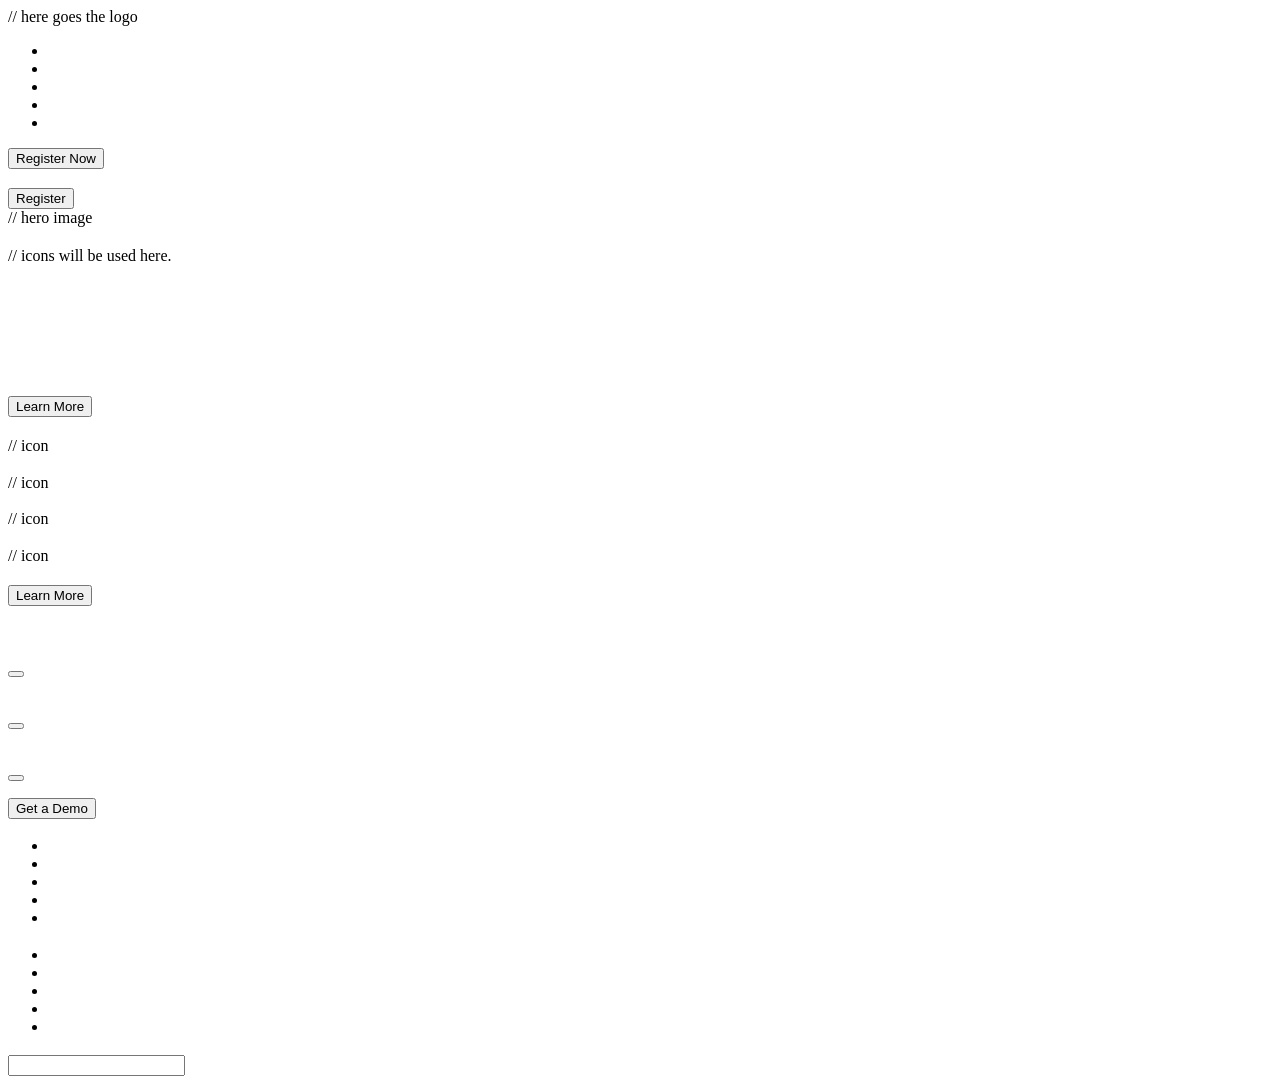
==== fundamentals/javascript_core/week_3/index.html @ b9661a30 "Add initial structure and assets for Figma clone project - Created index.html with basic layout and " ====
<!doctype html>
<html lang="en">
  <head>
    <meta charset="UTF-8" />
    <meta name="viewport" content="width=device-width, initial-scale=1.0" />
    <title>Figma Clone - Part 1</title>
  </head>
  <body>
    <header>
      <nav>
        <div class="logo">
          <!-- <img src="" alt=""> -->
          // here goes the logo
        </div>
        <div class="right_menu">
          <ul>
            <li></li>
            <li></li>
            <li></li>
            <li></li>
            <li></li>
          </ul>
          <div class="button">
            <button>Register Now</button>
            <!-- <img src="" alt=""> // right arrow icon goes here -->
          </div>
        </div>
      </nav>
    </header>

    <main>
      <section class="home">
        <section class="hero">
          <div class="hero_container">
            <div class="hero_content">
              <h1></h1>
              <p></p>
              <button>Register</button>
            </div>
            <div class="hero_image">
              <!-- <img src="" alt=""> -->
              // hero image
            </div>
          </div>
        </section>

        <section class="clients">
          <div class="clients_container">
            <div class="clients_content">
              <h2></h2>
              <p></p>
            </div>
            <div class="clients_icons">
              // icons will be used here.
              <!-- <img src="" alt="">
                    <img src="" alt="">
                    <img src="" alt="">
                    <img src="" alt="">
                    <img src="" alt="">
                    <img src="" alt="">
                    <img src="" alt=""> -->
            </div>
          </div>
        </section>

        <section class="community">
          <div class="community_container">
            <div class="community_content">
              <h2></h2>
              <p></p>
            </div>
            <div class="community_cards">
              <div class="community_card">
                <div class="member">
                  <img src="" alt="" />
                  <h3></h3>
                </div>
                <p></p>
              </div>
              <div class="community_card">
                <div class="member">
                  <img src="" alt="" />
                  <h3></h3>
                </div>
                <p></p>
              </div>
              <div class="community_card">
                <div class="member">
                  <img src="" alt="" />
                  <h3></h3>
                </div>
                <p></p>
              </div>
            </div>
          </div>
        </section>
      </section>
      <section class="body">
        <section class="unlock">
          <div class="unlock_container">
            <div class="unlock_image">
              <!-- <img src="" alt=""> -->
            </div>
            <div class="unlock_content">
              <h2></h2>
              <p></p>
              <button>Learn More</button>
            </div>
          </div>
        </section>

        <section class="achievements">
          <div class="achievements_container">
            <div class="achievements_content">
              <h2>
                <span> </span>
              </h2>
              <p></p>
            </div>

            <div class="achievements_grid">
              <div class="grid_tem">
                <!-- <img src="" alt=""> -->
                // icon
                <div class="count">
                  <h3></h3>
                  <span></span>
                </div>
              </div>
              <div class="grid_tem">
                <!-- <img src="" alt=""> -->
                // icon
                <div class="count">
                  <h3></h3>
                  <span></span>
                </div>
              </div>
              <div class="grid_tem">
                <!-- <img src="" alt=""> -->
                // icon
                <div class="count">
                  <h3></h3>
                  <span></span>
                </div>
              </div>
              <div class="grid_tem">
                <!-- <img src="" alt=""> -->
                // icon
                <div class="count">
                  <h3></h3>
                  <span></span>
                </div>
              </div>
            </div>
          </div>
        </section>

        <section class="calender">
          <div class="calender_container">
            <div class="calender_image">
              <!-- <img src="" alt=""> -->
            </div>
            <div class="calender_content">
              <h2></h2>
              <p></p>
              <button>Learn More</button>
            </div>
          </div>
        </section>

        <section class="customers">
          <div class="customers_container">
            <div class="customers_image">
              <!-- <img src="" alt=""> -->
            </div>
            <div class="customers_content">
              <p></p>
              <div>
                <h3></h3>

                <span></span>
              </div>

              <div class="content_icons">
                <div class="icons">
                  <!-- <img src="" alt="" />
                  <img src="" alt="" />
                  <img src="" alt="" />
                  <img src="" alt="" />
                  <img src="" alt="" />
                  <img src="" alt="" /> -->
                </div>
                <div class="cta">
                  <p></p>
                  <!-- <img src="" alt=""> -->
                </div>
              </div>
            </div>
          </div>
        </section>

        <section class="community_updates">
          <div class="community_updates_container">
            <div class="content">
              <h2></h2>
              <p></p>
            </div>
            <div class="cards_grid">
              <div class="grid_card">
                <img src="" alt="" />

                <div>
                  <p></p>
                  <div>
                    <button></button>
                    <img src="" alt="" />
                  </div>
                </div>
              </div>
              <div class="grid_card">
                <img src="" alt="" />

                <div>
                  <p></p>
                  <div>
                    <button></button>
                    <img src="" alt="" />
                  </div>
                </div>
              </div>

              <div class="grid_card">
                <img src="" alt="" />

                <div>
                  <p></p>
                  <div>
                    <button></button>
                    <img src="" alt="" />
                  </div>
                </div>
              </div>
            </div>
          </div>
        </section>
      </section>
      <section class="final_cta">
        <div class="cta_container">
          <p></p>
          <div>
            <button>Get a Demo</button>
            <!-- <img src="" alt=""> -->
          </div>
        </div>
      </section>
    </main>

    <footer>
      <div class="footer_container">
        <div class="comapny_info">
          <!-- <img src="" alt="">   logo -->
          <p></p>
          <span></span>
          <div class="social_icons">
            <!-- <img src="" alt="" />
            <img src="" alt="" />
            <img src="" alt="" />
            <img src="" alt="" /> -->
          </div>
        </div>

        <div class="links">
            <div class="link_item">
                <h3></h3>
                <ul>
                    <li></li>
                    <li></li>
                    <li></li>
                    <li></li>
                    <li></li>
                </ul>
            </div>
            <div class="link_item">
                <h3></h3>
                <ul>
                    <li></li>
                    <li></li>
                    <li></li>
                    <li></li>
                    <li></li>
                </ul>
            </div>
            <div>
                <h3></h3>
                <div>
                    <input type="text">
                    <img src="" alt="">
                </div>
            </div>
        </div>
      </div>
    </footer>
  </body>
</html>
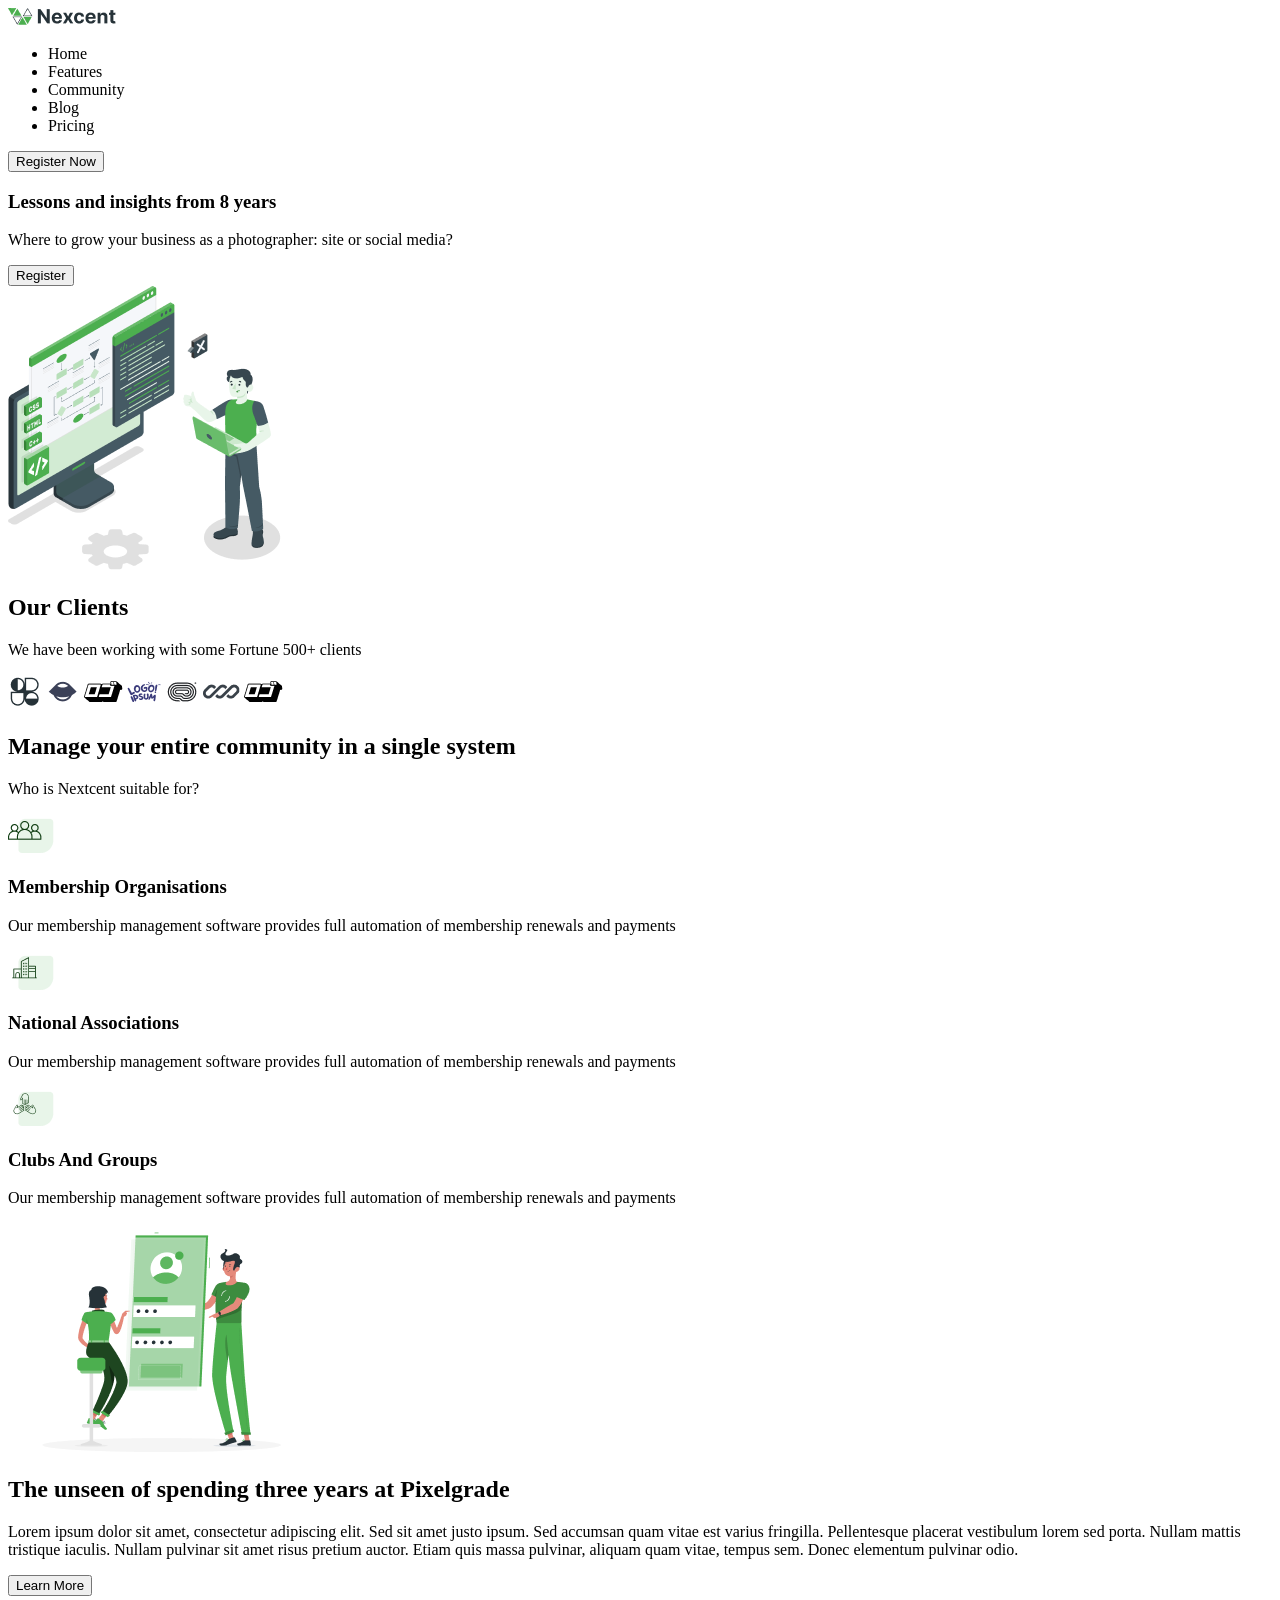
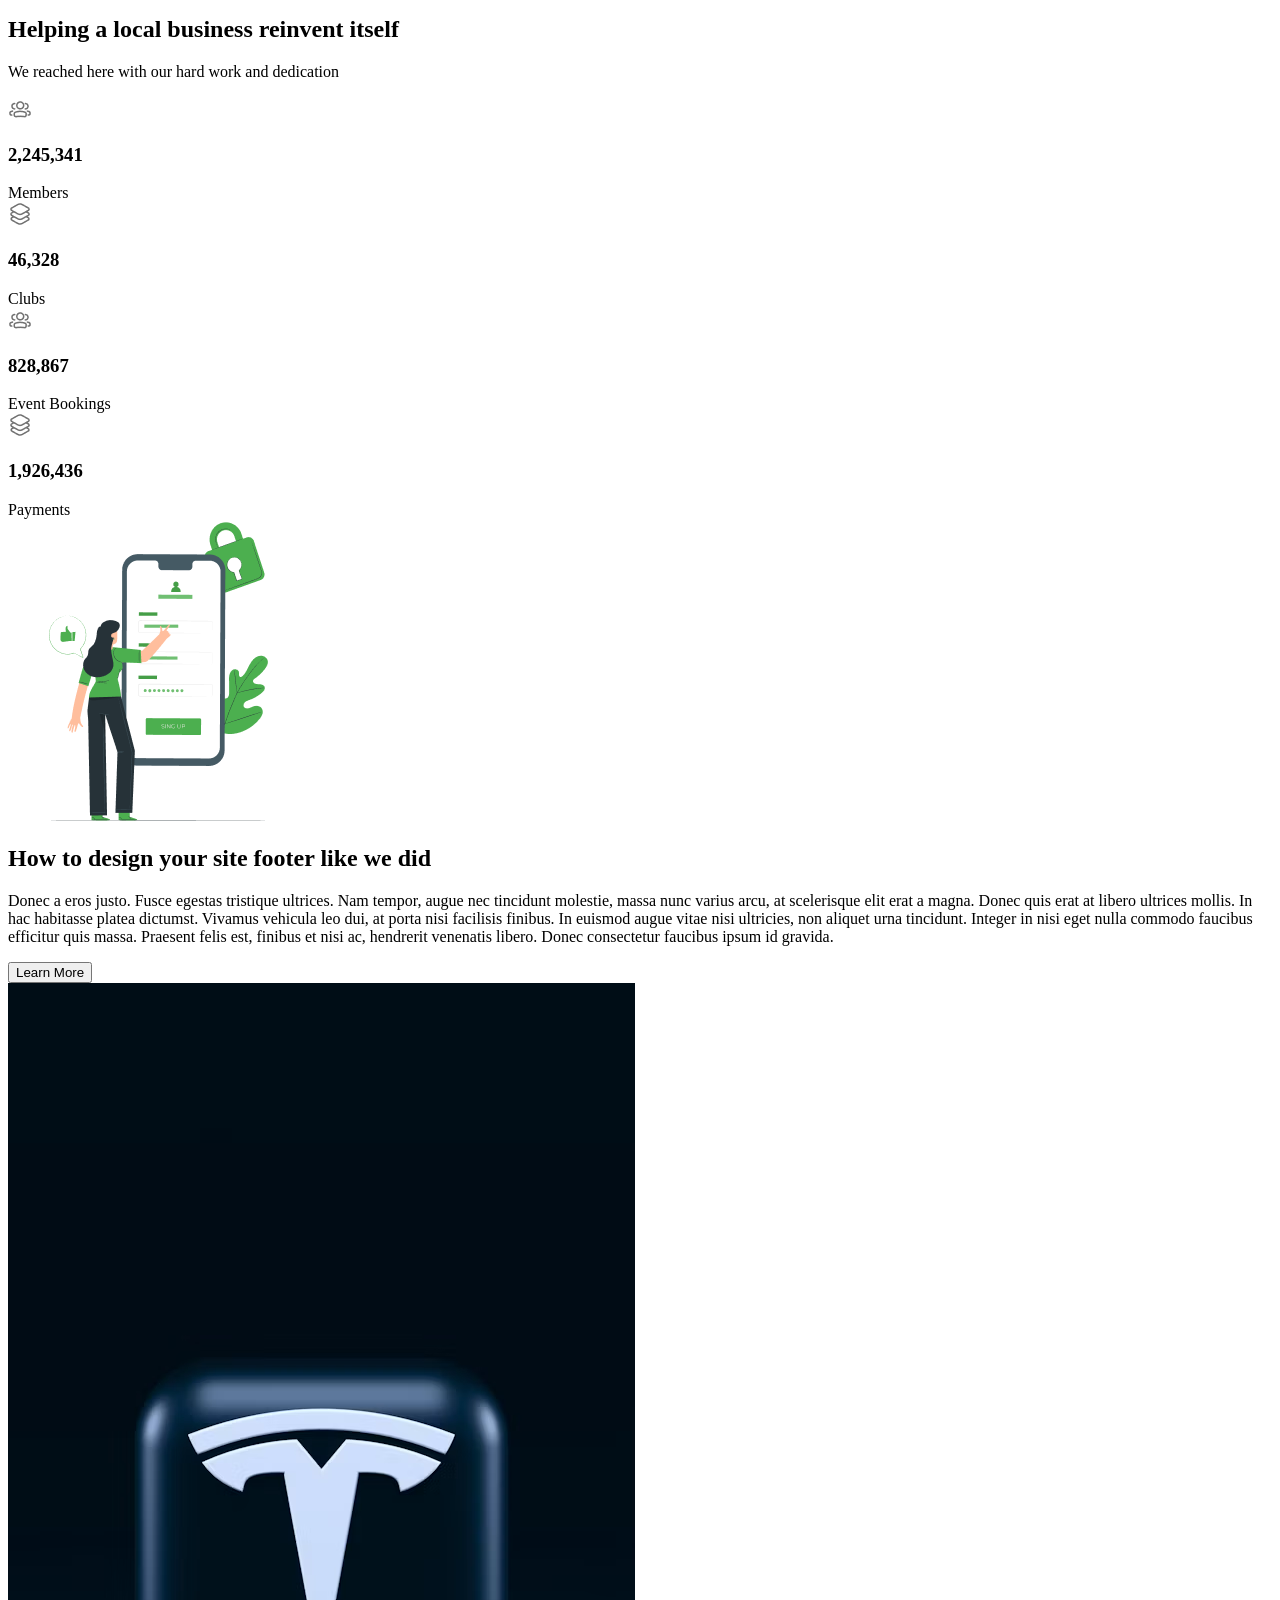
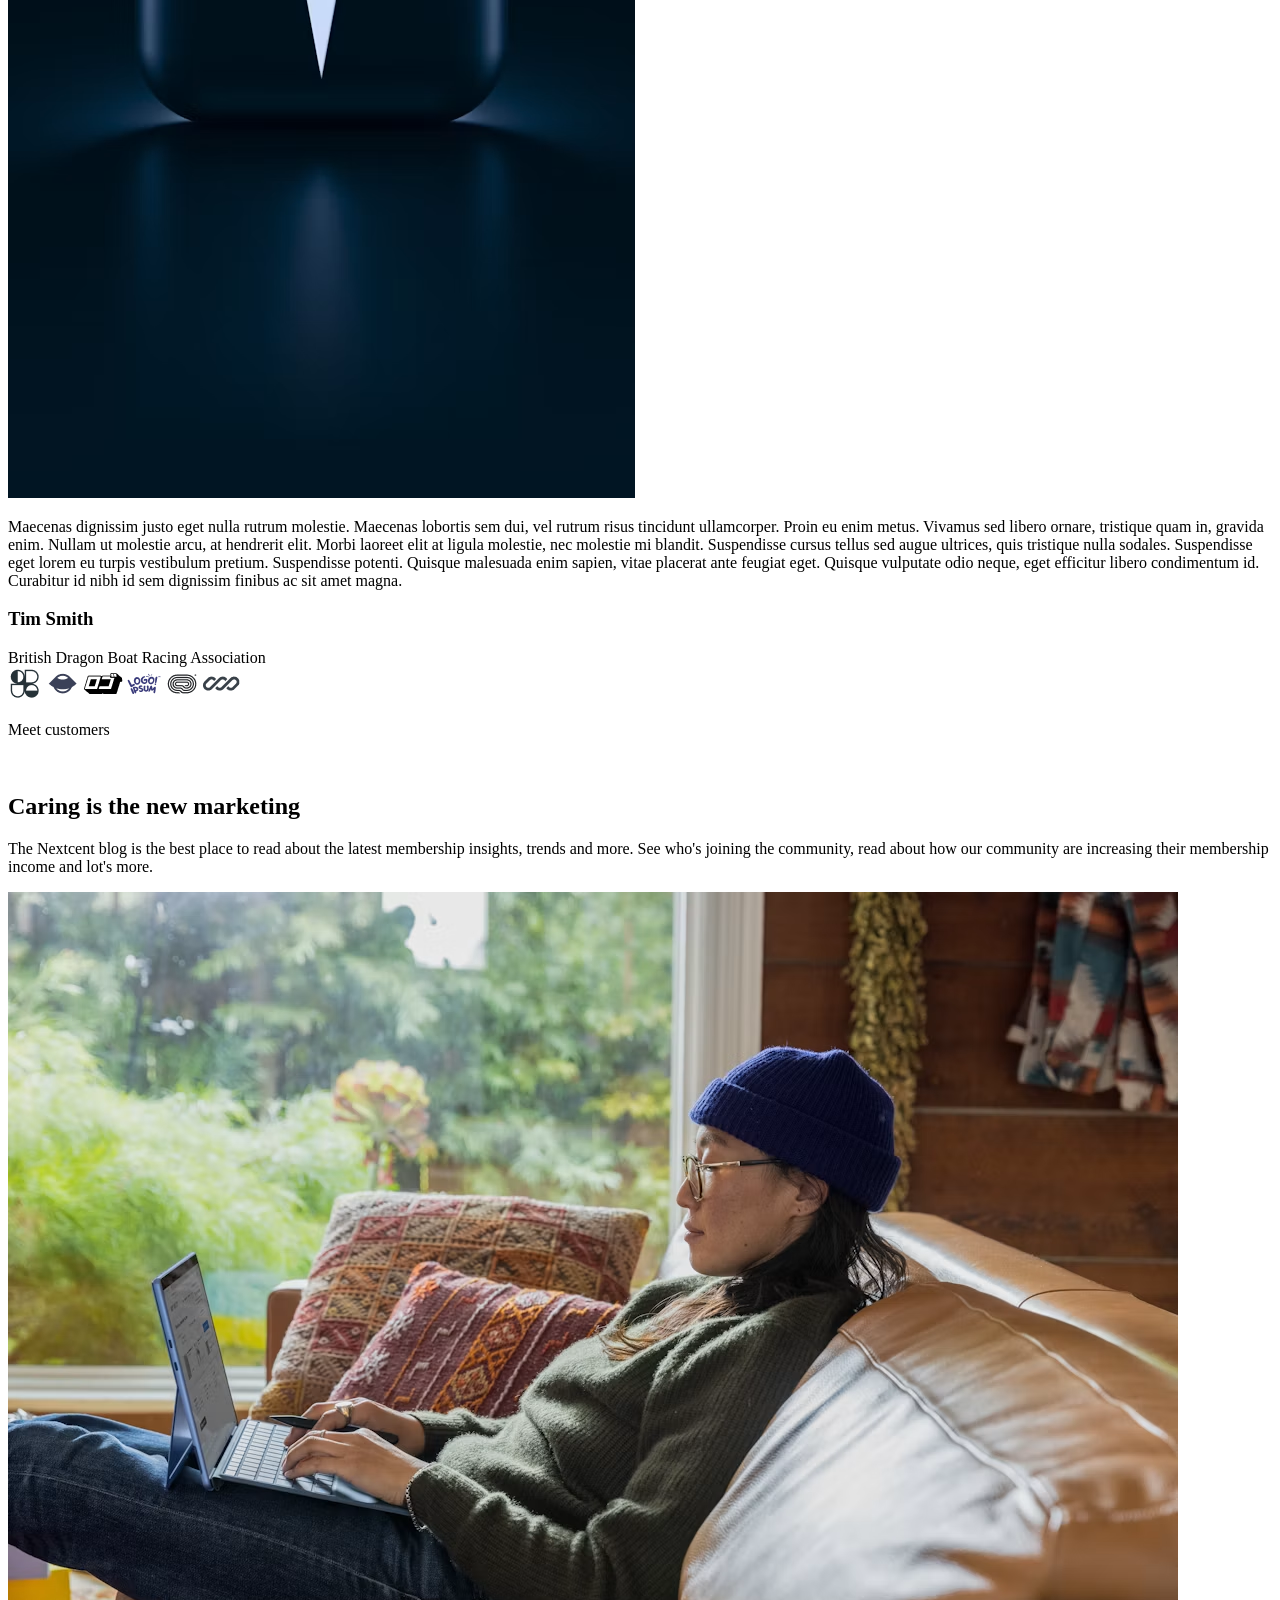
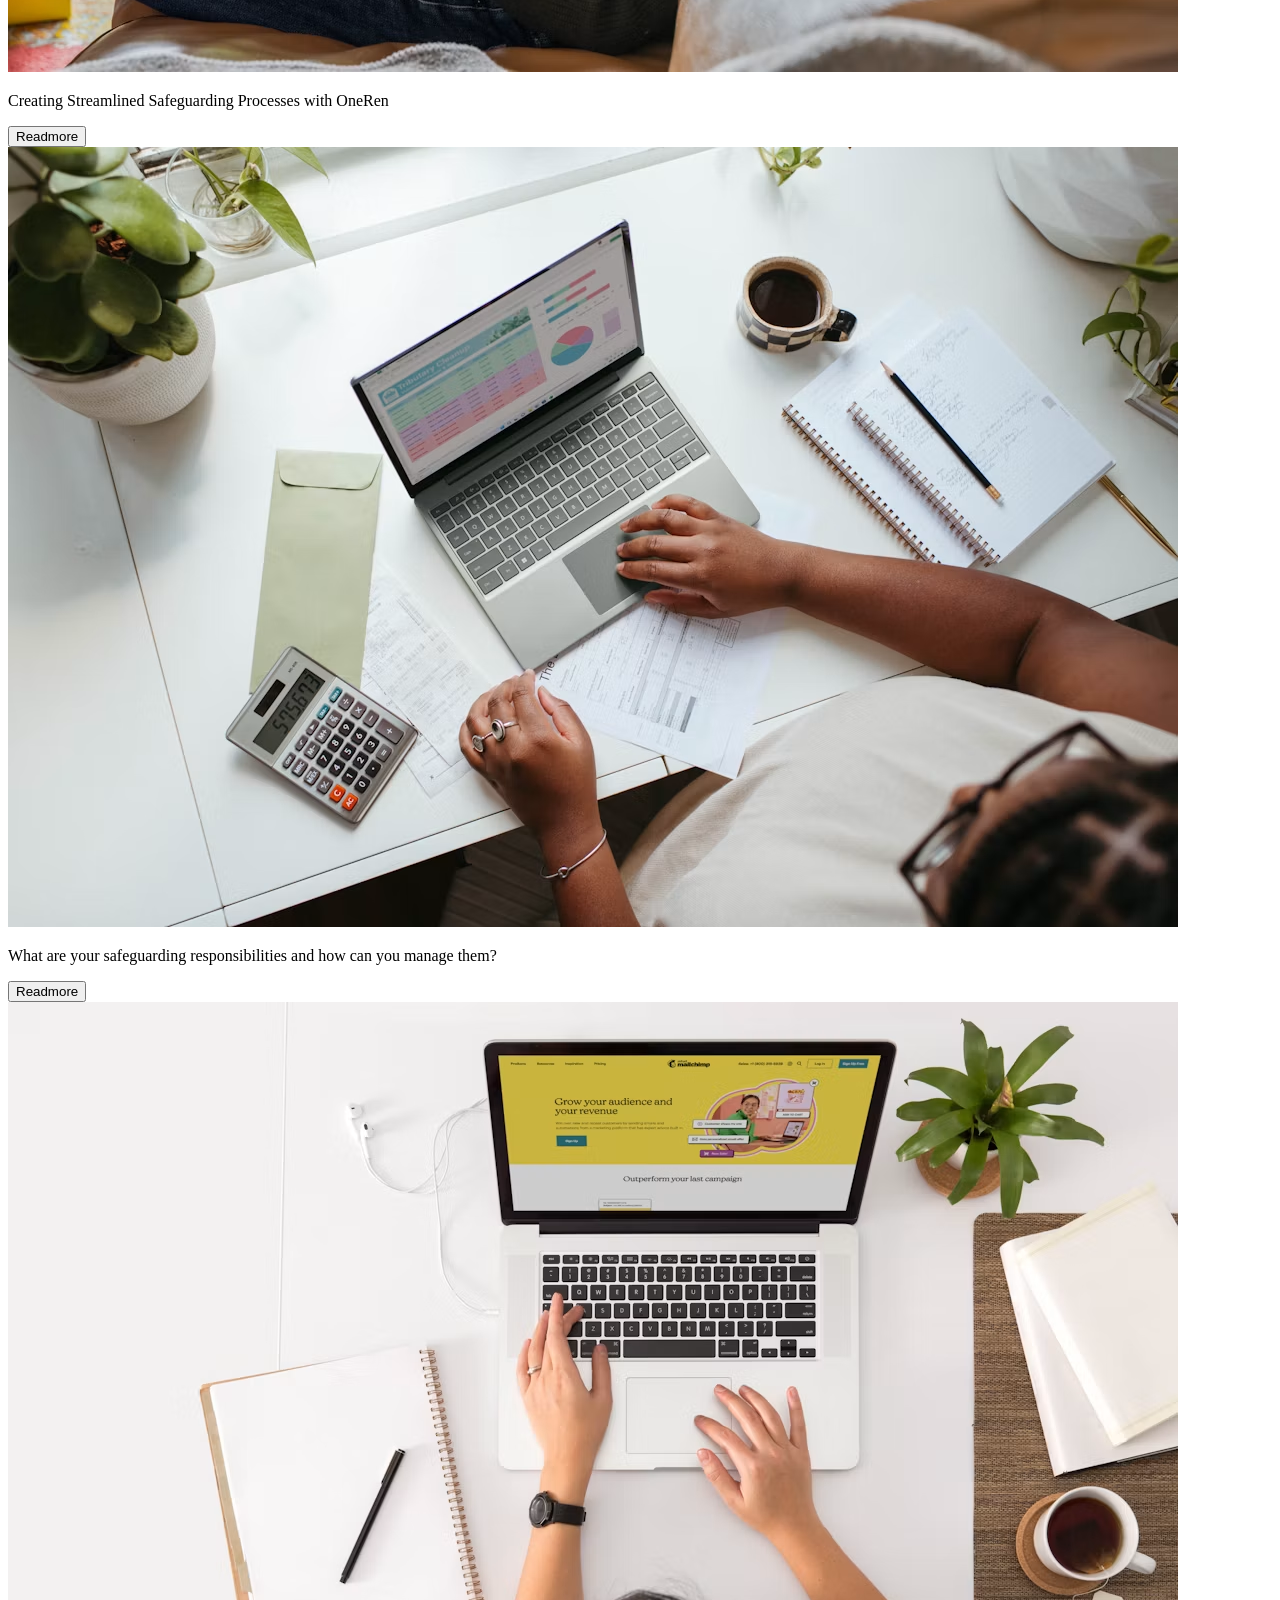
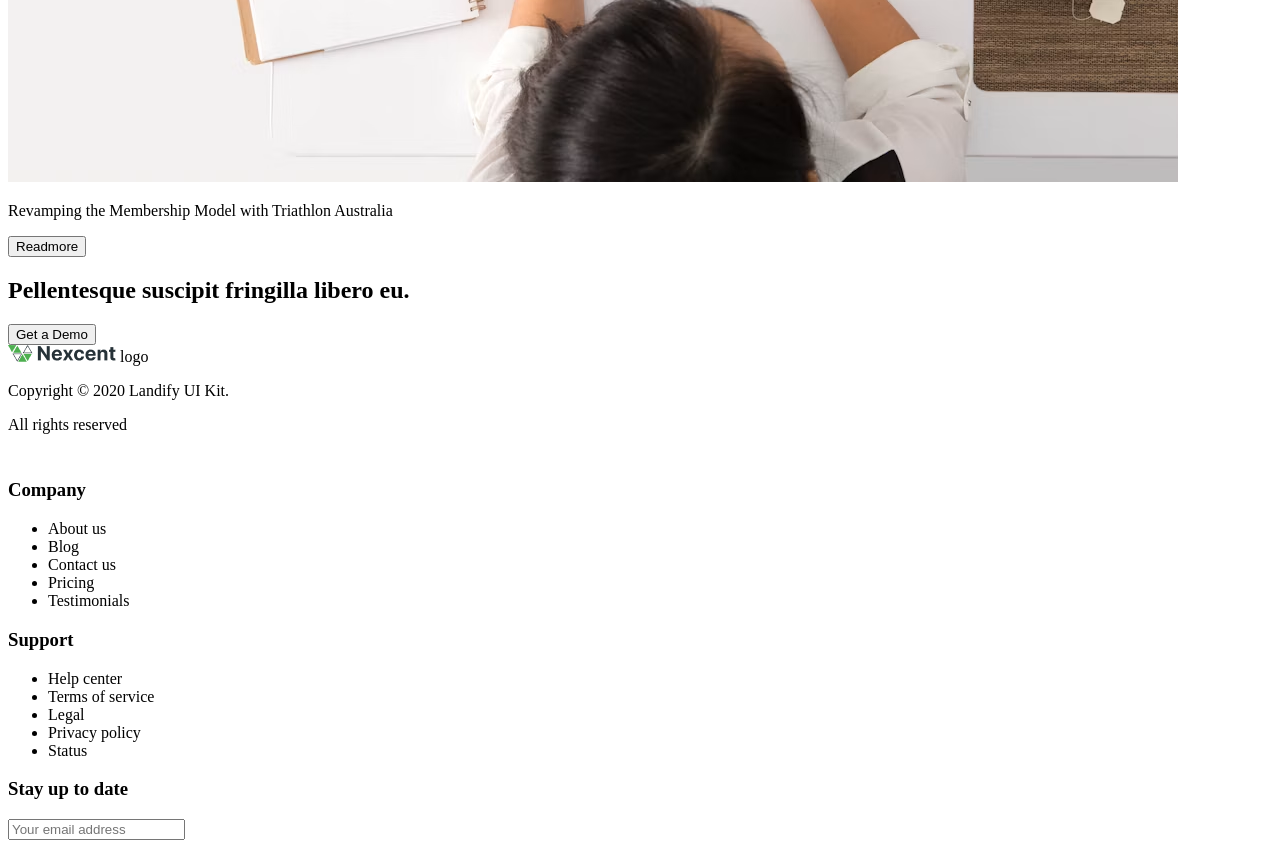
==== commit 4eb61386: "Add Down.png icon to assets for improved UI navigation" ====
--- a/fundamentals/javascript_core/week_3/index.html
+++ b/fundamentals/javascript_core/week_3/index.html
@@ -9,20 +9,19 @@
     <header>
       <nav>
         <div class="logo">
-          <!-- <img src="" alt=""> -->
-          // here goes the logo
+          <img src="./assets/logo/Logo.png" alt="logo" />
         </div>
         <div class="right_menu">
           <ul>
-            <li></li>
-            <li></li>
-            <li></li>
-            <li></li>
-            <li></li>
+            <li>Home</li>
+            <li>Features</li>
+            <li>Community</li>
+            <li>Blog</li>
+            <li>Pricing</li>
           </ul>
           <div class="button">
             <button>Register Now</button>
-            <!-- <img src="" alt=""> // right arrow icon goes here -->
+            <img src="./assets/icons/Down.png" alt="" />
           </div>
         </div>
       </nav>
@@ -33,13 +32,18 @@
         <section class="hero">
           <div class="hero_container">
             <div class="hero_content">
-              <h1></h1>
-              <p></p>
+              <h1>
+                Lessons and insights
+                <span>from 8 years</span>
+              </h1>
+              <p>
+                Where to grow your business as a photographer: site or social
+                media?
+              </p>
               <button>Register</button>
             </div>
             <div class="hero_image">
-              <!-- <img src="" alt=""> -->
-              // hero image
+              <img src="./assets/images/hero.png" alt="hero_image" />
             </div>
           </div>
         </section>
@@ -47,18 +51,17 @@
         <section class="clients">
           <div class="clients_container">
             <div class="clients_content">
-              <h2></h2>
-              <p></p>
+              <h2>Our Clients</h2>
+              <p>We have been working with some Fortune 500+ clients</p>
             </div>
             <div class="clients_icons">
-              // icons will be used here.
-              <!-- <img src="" alt="">
-                    <img src="" alt="">
-                    <img src="" alt="">
-                    <img src="" alt="">
-                    <img src="" alt="">
-                    <img src="" alt="">
-                    <img src="" alt=""> -->
+              <img src="./assets/logo/client_logo1.png" alt="client_logo1" />
+              <img src="./assets/logo/client_logo2.png" alt="client_logo2" />
+              <img src="./assets/logo/client_logo3.png" alt="client_logo3" />
+              <img src="./assets/logo/client_logo4.png" alt="client_logo4" />
+              <img src="./assets/logo/client_logo5.png" alt="client_logo5" />
+              <img src="./assets/logo/client_logo6.png" alt="client_logo6" />
+              <img src="./assets/logo/client_logo7.png" alt="client_logo7" />
             </div>
           </div>
         </section>
@@ -66,30 +69,48 @@
         <section class="community">
           <div class="community_container">
             <div class="community_content">
-              <h2></h2>
-              <p></p>
+              <h2>Manage your entire community in a single system</h2>
+              <p>Who is Nextcent suitable for?</p>
             </div>
             <div class="community_cards">
               <div class="community_card">
                 <div class="member">
-                  <img src="" alt="" />
-                  <h3></h3>
-                </div>
-                <p></p>
+                  <img
+                    src="./assets/icons/community_icon1.png"
+                    alt="community_icon1"
+                  />
+                  <h3>Membership Organisations</h3>
+                </div>
+                <p>
+                  Our membership management software provides full automation of
+                  membership renewals and payments
+                </p>
               </div>
               <div class="community_card">
                 <div class="member">
-                  <img src="" alt="" />
-                  <h3></h3>
-                </div>
-                <p></p>
+                  <img
+                    src="./assets/icons/community_icon2.png"
+                    alt="community_icon2"
+                  />
+                  <h3>National Associations</h3>
+                </div>
+                <p>
+                  Our membership management software provides full automation of
+                  membership renewals and payments
+                </p>
               </div>
               <div class="community_card">
                 <div class="member">
-                  <img src="" alt="" />
-                  <h3></h3>
-                </div>
-                <p></p>
+                  <img
+                    src="./assets/icons/community_icon3.png"
+                    alt="community_icon3"
+                  />
+                  <h3>Clubs And Groups</h3>
+                </div>
+                <p>
+                  Our membership management software provides full automation of
+                  membership renewals and payments
+                </p>
               </div>
             </div>
           </div>
@@ -99,11 +120,21 @@
         <section class="unlock">
           <div class="unlock_container">
             <div class="unlock_image">
-              <!-- <img src="" alt=""> -->
+              <img
+                src="./assets/images/unlock.png"
+                alt="unlock_section_image"
+              />
             </div>
             <div class="unlock_content">
-              <h2></h2>
-              <p></p>
+              <h2>The unseen of spending three years at Pixelgrade</h2>
+              <p>
+                Lorem ipsum dolor sit amet, consectetur adipiscing elit. Sed sit
+                amet justo ipsum. Sed accumsan quam vitae est varius fringilla.
+                Pellentesque placerat vestibulum lorem sed porta. Nullam mattis
+                tristique iaculis. Nullam pulvinar sit amet risus pretium
+                auctor. Etiam quis massa pulvinar, aliquam quam vitae, tempus
+                sem. Donec elementum pulvinar odio.
+              </p>
               <button>Learn More</button>
             </div>
           </div>
@@ -113,42 +144,39 @@
           <div class="achievements_container">
             <div class="achievements_content">
               <h2>
-                <span> </span>
+                Helping a local
+                <span>business reinvent itself</span>
               </h2>
-              <p></p>
+              <p>We reached here with our hard work and dedication</p>
             </div>
 
             <div class="achievements_grid">
               <div class="grid_tem">
-                <!-- <img src="" alt=""> -->
-                // icon
+                <img src="./assets/icons/Users.png" alt="Users" />
                 <div class="count">
-                  <h3></h3>
-                  <span></span>
+                  <h3>2,245,341</h3>
+                  <span>Members</span>
                 </div>
               </div>
               <div class="grid_tem">
-                <!-- <img src="" alt=""> -->
-                // icon
+                <img src="./assets/icons/Layers.png" alt="Layers" />
                 <div class="count">
-                  <h3></h3>
-                  <span></span>
+                  <h3>46,328</h3>
+                  <span>Clubs</span>
                 </div>
               </div>
               <div class="grid_tem">
-                <!-- <img src="" alt=""> -->
-                // icon
+                <img src="./assets/icons/Users.png" alt="Layers" />
                 <div class="count">
-                  <h3></h3>
-                  <span></span>
+                  <h3>828,867</h3>
+                  <span>Event Bookings</span>
                 </div>
               </div>
               <div class="grid_tem">
-                <!-- <img src="" alt=""> -->
-                // icon
+                <img src="./assets/icons/Layers.png" alt="" />
                 <div class="count">
-                  <h3></h3>
-                  <span></span>
+                  <h3>1,926,436</h3>
+                  <span>Payments</span>
                 </div>
               </div>
             </div>
@@ -158,11 +186,21 @@
         <section class="calender">
           <div class="calender_container">
             <div class="calender_image">
-              <!-- <img src="" alt=""> -->
+              <img src="./assets/images/calendar.png" alt="calander" />
             </div>
             <div class="calender_content">
-              <h2></h2>
-              <p></p>
+              <h2>How to design your site footer like we did</h2>
+              <p>
+                Donec a eros justo. Fusce egestas tristique ultrices. Nam
+                tempor, augue nec tincidunt molestie, massa nunc varius arcu, at
+                scelerisque elit erat a magna. Donec quis erat at libero
+                ultrices mollis. In hac habitasse platea dictumst. Vivamus
+                vehicula leo dui, at porta nisi facilisis finibus. In euismod
+                augue vitae nisi ultricies, non aliquet urna tincidunt. Integer
+                in nisi eget nulla commodo faucibus efficitur quis massa.
+                Praesent felis est, finibus et nisi ac, hendrerit venenatis
+                libero. Donec consectetur faucibus ipsum id gravida.
+              </p>
               <button>Learn More</button>
             </div>
           </div>
@@ -171,28 +209,57 @@
         <section class="customers">
           <div class="customers_container">
             <div class="customers_image">
-              <!-- <img src="" alt=""> -->
+              <img src="./assets/images/customers.avif" alt="customers" />
             </div>
             <div class="customers_content">
-              <p></p>
+              <p>
+                Maecenas dignissim justo eget nulla rutrum molestie. Maecenas
+                lobortis sem dui, vel rutrum risus tincidunt ullamcorper. Proin
+                eu enim metus. Vivamus sed libero ornare, tristique quam in,
+                gravida enim. Nullam ut molestie arcu, at hendrerit elit. Morbi
+                laoreet elit at ligula molestie, nec molestie mi blandit.
+                Suspendisse cursus tellus sed augue ultrices, quis tristique
+                nulla sodales. Suspendisse eget lorem eu turpis vestibulum
+                pretium. Suspendisse potenti. Quisque malesuada enim sapien,
+                vitae placerat ante feugiat eget. Quisque vulputate odio neque,
+                eget efficitur libero condimentum id. Curabitur id nibh id sem
+                dignissim finibus ac sit amet magna.
+              </p>
               <div>
-                <h3></h3>
-
-                <span></span>
+                <h3>Tim Smith</h3>
+                <span>British Dragon Boat Racing Association</span>
               </div>
 
               <div class="content_icons">
                 <div class="icons">
-                  <!-- <img src="" alt="" />
-                  <img src="" alt="" />
-                  <img src="" alt="" />
-                  <img src="" alt="" />
-                  <img src="" alt="" />
-                  <img src="" alt="" /> -->
+                  <img
+                    src="./assets/logo/client_logo1.png"
+                    alt="client_logo1"
+                  />
+                  <img
+                    src="./assets/logo/client_logo2.png"
+                    alt="client_logo2"
+                  />
+                  <img
+                    src="./assets/logo/client_logo3.png"
+                    alt="client_logo3"
+                  />
+                  <img
+                    src="./assets/logo/client_logo4.png"
+                    alt="client_logo4"
+                  />
+                  <img
+                    src="./assets/logo/client_logo5.png"
+                    alt="client_logo5"
+                  />
+                  <img
+                    src="./assets/logo/client_logo6.png"
+                    alt="client_logo6"
+                  />
                 </div>
                 <div class="cta">
-                  <p></p>
-                  <!-- <img src="" alt=""> -->
+                  <p>Meet      customers</p>
+                  <img src="./assets/icons/Down.png" alt="right_arrow">
                 </div>
               </div>
             </div>
@@ -202,41 +269,43 @@
         <section class="community_updates">
           <div class="community_updates_container">
             <div class="content">
-              <h2></h2>
-              <p></p>
+              <h2>Caring is the new marketing</h2>
+              <p>The Nextcent blog is the best place to read about the latest membership insights, trends and more. See who's joining the community, read about how our community are increasing their membership income and lot's more.​</p>
             </div>
             <div class="cards_grid">
               <div class="grid_card">
-                <img src="" alt="" />
+                <img src="./assets/images/card_image1.avif" alt="grid_card1" />
 
                 <div>
-                  <p></p>
+                  <p>Creating Streamlined Safeguarding Processes with OneRen</p>
                   <div>
-                    <button></button>
-                    <img src="" alt="" />
+                    <button>Readmore</button>
+                    <img src="./assets/icons/Down.png" alt="down" />
                   </div>
                 </div>
               </div>
               <div class="grid_card">
-                <img src="" alt="" />
+            <img src="./assets/images/card_image2.avif" alt="grid_card2" />
+
 
                 <div>
-                  <p></p>
+                  <p>What are your safeguarding responsibilities and how can you manage them?</p>
                   <div>
-                    <button></button>
-                    <img src="" alt="" />
+                    <button>Readmore</button>
+                    <img src="./assets/icons/Down.png" alt="down" />
                   </div>
                 </div>
               </div>
 
               <div class="grid_card">
-                <img src="" alt="" />
+        <img src="./assets/images/card_image3.avif" alt="grid_card3" />
+
 
                 <div>
-                  <p></p>
-                  <div>
-                    <button></button>
-                    <img src="" alt="" />
+                  <p>Revamping the Membership Model with Triathlon Australia</p>
+                 <div>
+                    <button>Readmore</button>
+                    <img src="./assets/icons/Down.png" alt="down" />
                   </div>
                 </div>
               </div>
@@ -246,10 +315,10 @@
       </section>
       <section class="final_cta">
         <div class="cta_container">
-          <p></p>
+          <h2>Pellentesque suscipit fringilla libero eu.</h2>
           <div>
             <button>Get a Demo</button>
-            <!-- <img src="" alt=""> -->
+            <img src="./assets/icons/Down.png" alt="down" />
           </div>
         </div>
       </section>
@@ -258,45 +327,45 @@
     <footer>
       <div class="footer_container">
         <div class="comapny_info">
-          <!-- <img src="" alt="">   logo -->
-          <p></p>
-          <span></span>
+          <img src="./assets/logo/Logo.png" alt="footer_logo">   logo
+          <p>Copyright © 2020 Landify UI Kit.</p>
+          <span>All rights reserved</span>
           <div class="social_icons">
-            <!-- <img src="" alt="" />
-            <img src="" alt="" />
-            <img src="" alt="" />
-            <img src="" alt="" /> -->
+            <img src="./assets/icons/social1.png" alt="social1" />
+            <img src="./assets/icons/social2.png" alt="social2" />
+            <img src="./assets/icons/social3.png" alt="social3" />
+            <img src="./assets/icons/social4.png" alt="social4" />
           </div>
         </div>
 
         <div class="links">
-            <div class="link_item">
-                <h3></h3>
-                <ul>
-                    <li></li>
-                    <li></li>
-                    <li></li>
-                    <li></li>
-                    <li></li>
-                </ul>
-            </div>
-            <div class="link_item">
-                <h3></h3>
-                <ul>
-                    <li></li>
-                    <li></li>
-                    <li></li>
-                    <li></li>
-                    <li></li>
-                </ul>
-            </div>
+          <div class="link_item">
+            <h3>Company</h3>
+            <ul>
+              <li>About us</li>
+              <li>Blog</li>
+              <li>Contact us</li>
+              <li>Pricing</li>
+              <li>Testimonials</li>
+            </ul>
+          </div>
+          <div class="link_item">
+            <h3>Support</h3>
+            <ul> 
+              <li>Help center</li>
+              <li>Terms of service</li>
+              <li>Legal</li>
+              <li>Privacy policy</li>
+              <li>Status</li>
+            </ul>
+          </div>
+          <div>
+            <h3>Stay up to date</h3>
             <div>
-                <h3></h3>
-                <div>
-                    <input type="text">
-                    <img src="" alt="">
-                </div>
-            </div>
+              <input type="text" placeholder="Your email address"/>
+              <img src="./assets/icons/Vector.png" alt="arrow " />
+            </div>
+          </div>
         </div>
       </div>
     </footer>
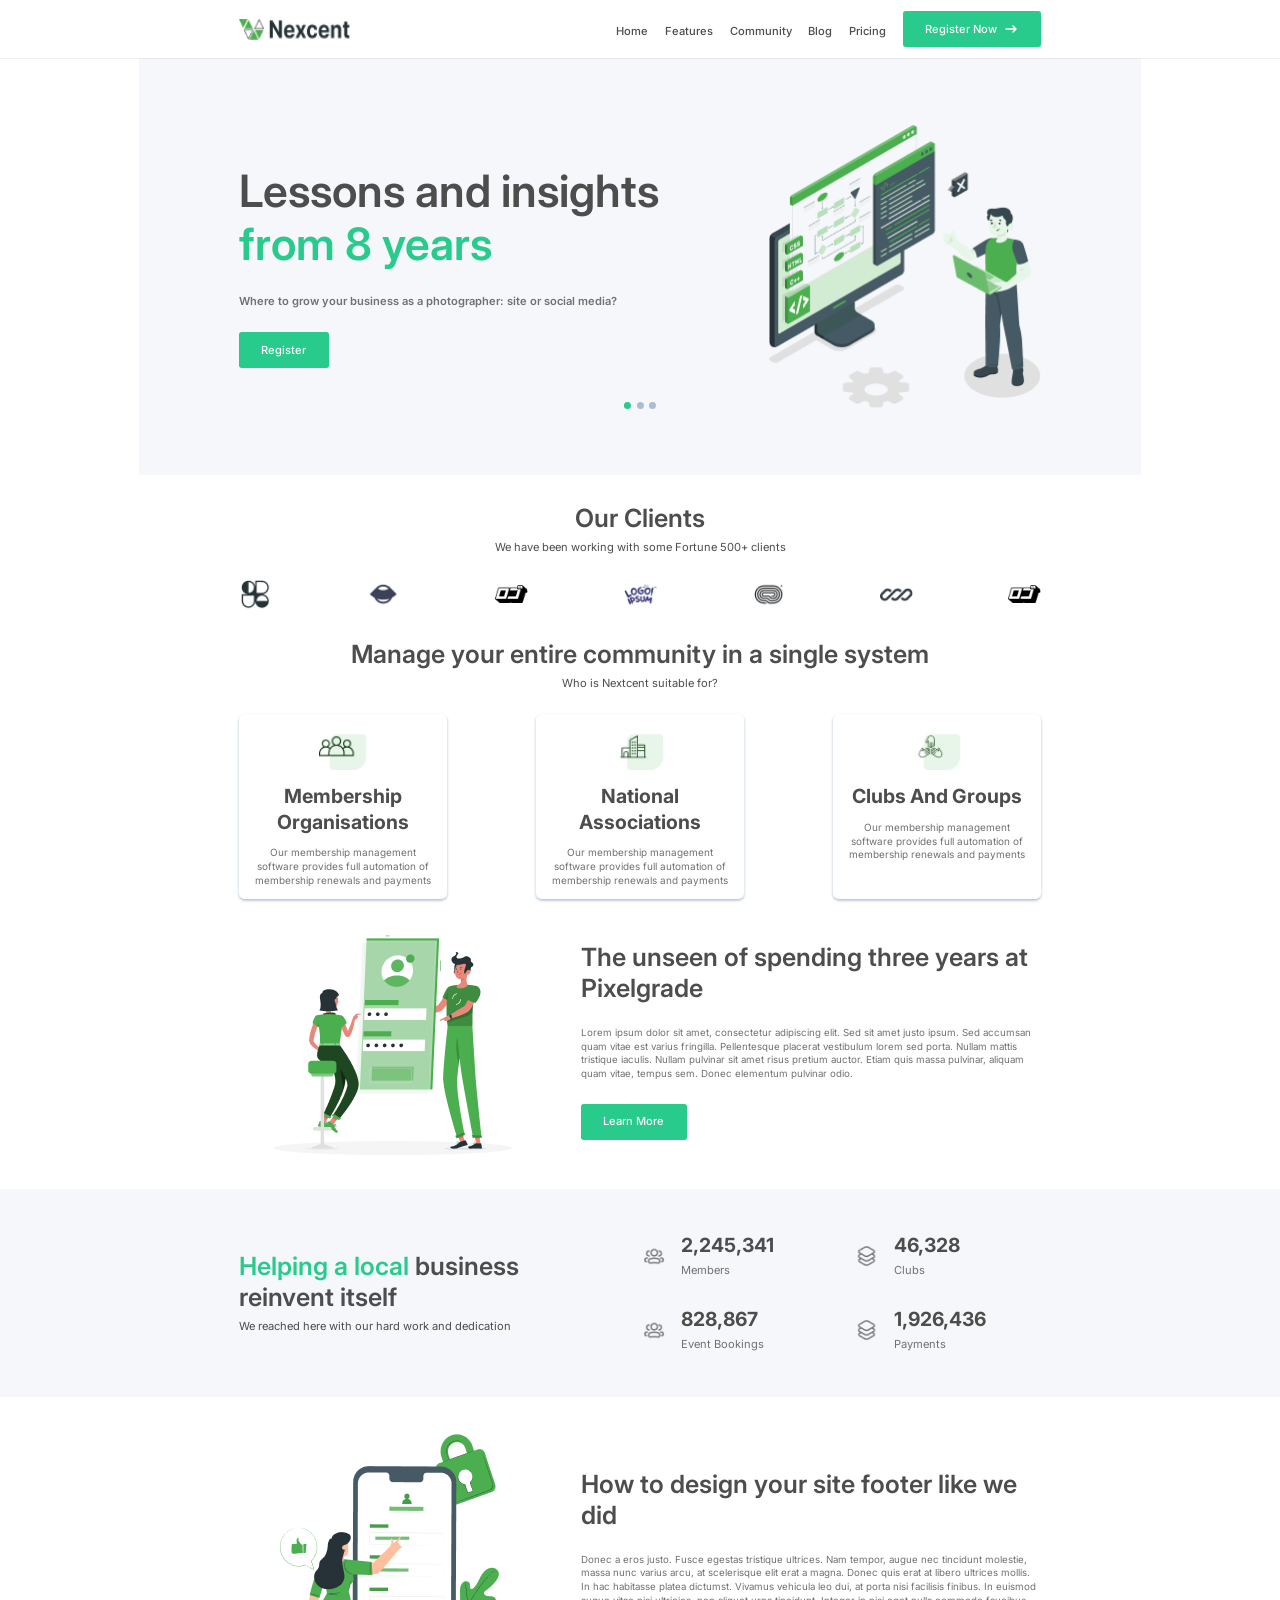
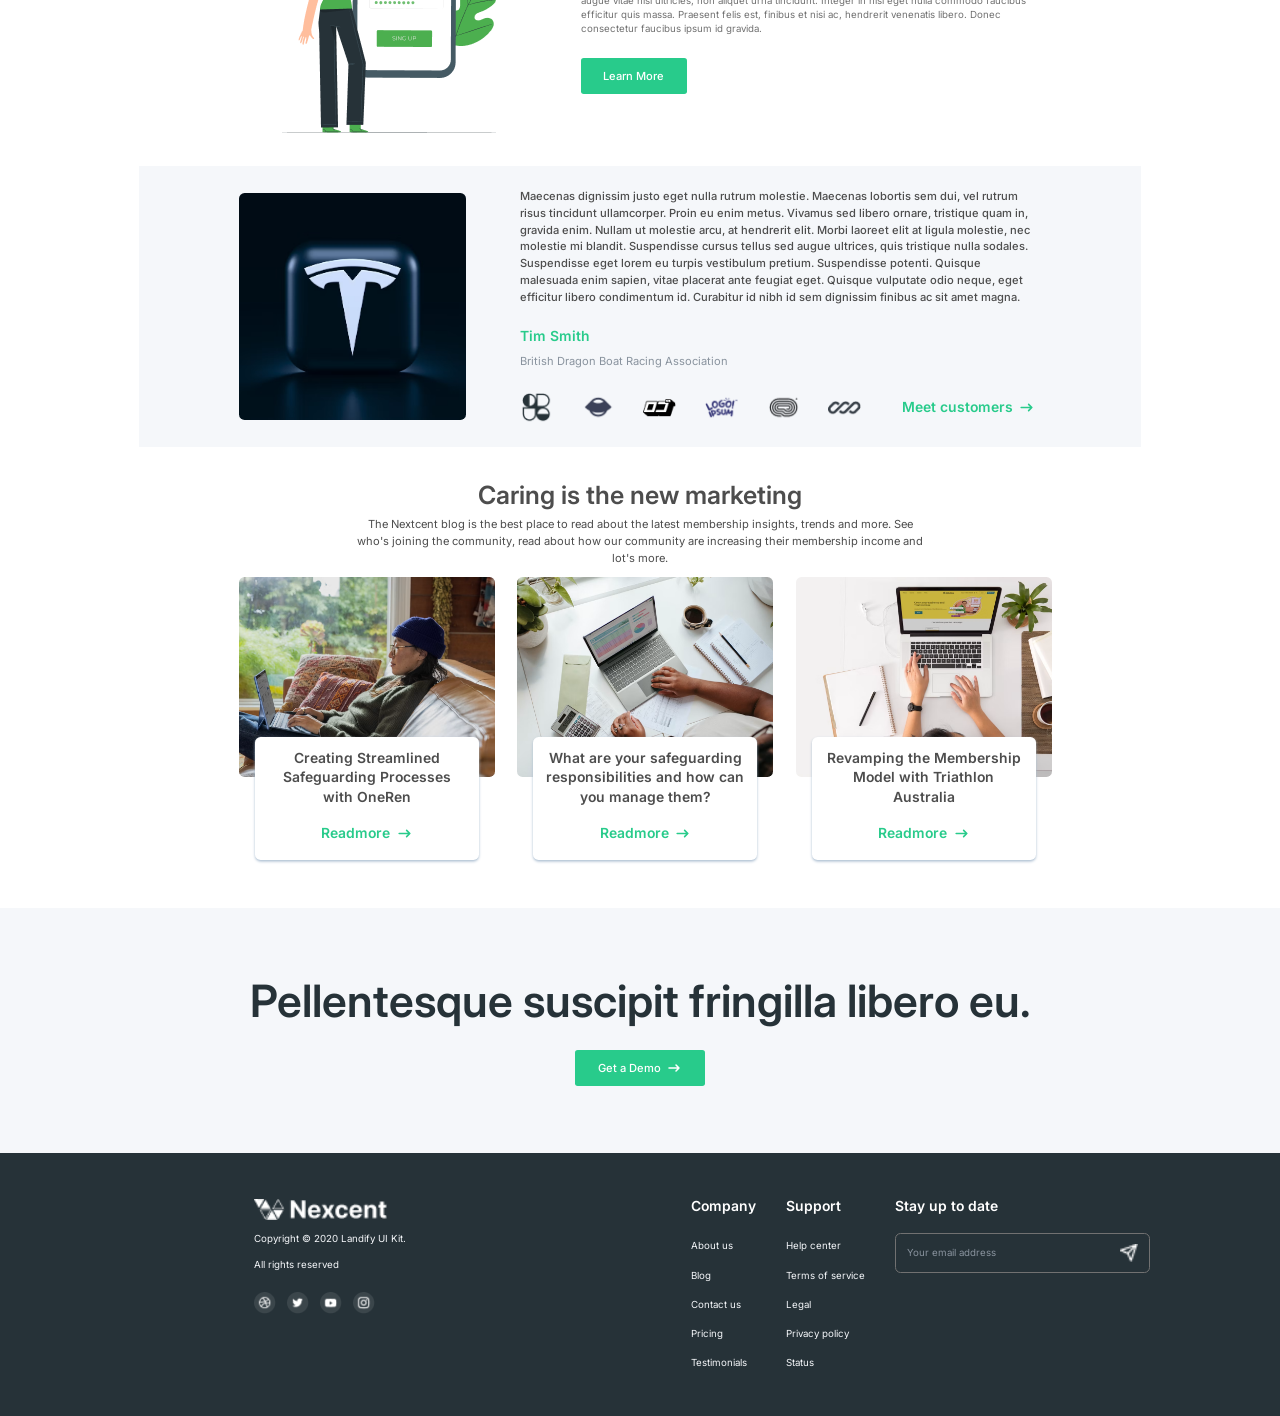
==== commit 0a5bb49a: "Add CSS styles for layout and design, create Figma design reference, and implement JavaScript basics" ====
--- a/fundamentals/javascript_core/week_3/index.html
+++ b/fundamentals/javascript_core/week_3/index.html
@@ -3,31 +3,58 @@
   <head>
     <meta charset="UTF-8" />
     <meta name="viewport" content="width=device-width, initial-scale=1.0" />
-    <title>Figma Clone - Part 1</title>
+    <title>Figma Clone Part 1</title>
+    <link rel="preconnect" href="https://fonts.googleapis.com" />
+    <link
+      href="https://fonts.googleapis.com/css2?family=Inter:wght@400;500;600;700&display=swap"
+      rel="stylesheet"
+    />
+    <link rel="stylesheet" href="style.css" />
   </head>
   <body>
+    
     <header>
-      <nav>
-        <div class="logo">
-          <img src="./assets/logo/Logo.png" alt="logo" />
+      <nav class="nav-container">
+        <div class="nav-logo">
+          <img
+            src="./assets/logo/Logo.png"
+            width="111"
+            height="21"
+            alt="Nexcent logo"
+          />
         </div>
+
         <div class="right_menu">
           <ul>
-            <li>Home</li>
-            <li>Features</li>
-            <li>Community</li>
-            <li>Blog</li>
-            <li>Pricing</li>
+            <li><a href="#">Home</a></li>
+            <li><a href="#">Features</a></li>
+            <li><a href="#">Community</a></li>
+            <li><a href="#">Blog</a></li>
+            <li><a href="#">Pricing</a></li>
           </ul>
-          <div class="button">
-            <button>Register Now</button>
-            <img src="./assets/icons/Down.png" alt="" />
-          </div>
+          <button class="btn-primary">
+            Register Now
+            <svg
+              class="icon-arrow icon-arrow--sm"
+              viewBox="0 0 16 16"
+              fill="none"
+              aria-hidden="true"
+            >
+              <path
+                d="M3 8h10M10 5l3 3-3 3"
+                stroke="currentColor"
+                stroke-width="1.5"
+                stroke-linecap="round"
+                stroke-linejoin="round"
+              />
+            </svg>
+          </button>
         </div>
       </nav>
     </header>
 
     <main>
+      
       <section class="home">
         <section class="hero">
           <div class="hero_container">
@@ -40,11 +67,16 @@
                 Where to grow your business as a photographer: site or social
                 media?
               </p>
-              <button>Register</button>
+              <button class="btn-primary">Register</button>
             </div>
             <div class="hero_image">
-              <img src="./assets/images/hero.png" alt="hero_image" />
-            </div>
+              <img src="./assets/images/hero.png" alt="Hero illustration" />
+            </div>
+          </div>
+          <div class="hero_dots" aria-label="Carousel indicators">
+            <span class="dot active"></span>
+            <span class="dot"></span>
+            <span class="dot"></span>
           </div>
         </section>
 
@@ -55,13 +87,13 @@
               <p>We have been working with some Fortune 500+ clients</p>
             </div>
             <div class="clients_icons">
-              <img src="./assets/logo/client_logo1.png" alt="client_logo1" />
-              <img src="./assets/logo/client_logo2.png" alt="client_logo2" />
-              <img src="./assets/logo/client_logo3.png" alt="client_logo3" />
-              <img src="./assets/logo/client_logo4.png" alt="client_logo4" />
-              <img src="./assets/logo/client_logo5.png" alt="client_logo5" />
-              <img src="./assets/logo/client_logo6.png" alt="client_logo6" />
-              <img src="./assets/logo/client_logo7.png" alt="client_logo7" />
+              <img src="./assets/logo/client_logo1.png" alt="Client logo 1" />
+              <img src="./assets/logo/client_logo2.png" alt="Client logo 2" />
+              <img src="./assets/logo/client_logo3.png" alt="Client logo 3" />
+              <img src="./assets/logo/client_logo4.png" alt="Client logo 4" />
+              <img src="./assets/logo/client_logo5.png" alt="Client logo 5" />
+              <img src="./assets/logo/client_logo6.png" alt="Client logo 6" />
+              <img src="./assets/logo/client_logo7.png" alt="Client logo 7" />
             </div>
           </div>
         </section>
@@ -77,7 +109,7 @@
                 <div class="member">
                   <img
                     src="./assets/icons/community_icon1.png"
-                    alt="community_icon1"
+                    alt="Membership icon"
                   />
                   <h3>Membership Organisations</h3>
                 </div>
@@ -90,7 +122,7 @@
                 <div class="member">
                   <img
                     src="./assets/icons/community_icon2.png"
-                    alt="community_icon2"
+                    alt="Associations icon"
                   />
                   <h3>National Associations</h3>
                 </div>
@@ -103,7 +135,7 @@
                 <div class="member">
                   <img
                     src="./assets/icons/community_icon3.png"
-                    alt="community_icon3"
+                    alt="Clubs icon"
                   />
                   <h3>Clubs And Groups</h3>
                 </div>
@@ -116,13 +148,14 @@
           </div>
         </section>
       </section>
+
       <section class="body">
         <section class="unlock">
           <div class="unlock_container">
             <div class="unlock_image">
               <img
                 src="./assets/images/unlock.png"
-                alt="unlock_section_image"
+                alt="Unlock section illustration"
               />
             </div>
             <div class="unlock_content">
@@ -135,7 +168,7 @@
                 auctor. Etiam quis massa pulvinar, aliquam quam vitae, tempus
                 sem. Donec elementum pulvinar odio.
               </p>
-              <button>Learn More</button>
+              <button class="btn-primary">Learn More</button>
             </div>
           </div>
         </section>
@@ -149,31 +182,30 @@
               </h2>
               <p>We reached here with our hard work and dedication</p>
             </div>
-
             <div class="achievements_grid">
               <div class="grid_tem">
-                <img src="./assets/icons/Users.png" alt="Users" />
+                <img src="./assets/icons/Users.png" alt="Members" />
                 <div class="count">
                   <h3>2,245,341</h3>
                   <span>Members</span>
                 </div>
               </div>
               <div class="grid_tem">
-                <img src="./assets/icons/Layers.png" alt="Layers" />
+                <img src="./assets/icons/Layers.png" alt="Clubs" />
                 <div class="count">
                   <h3>46,328</h3>
                   <span>Clubs</span>
                 </div>
               </div>
               <div class="grid_tem">
-                <img src="./assets/icons/Users.png" alt="Layers" />
+                <img src="./assets/icons/Users.png" alt="Event bookings" />
                 <div class="count">
                   <h3>828,867</h3>
                   <span>Event Bookings</span>
                 </div>
               </div>
               <div class="grid_tem">
-                <img src="./assets/icons/Layers.png" alt="" />
+                <img src="./assets/icons/Layers.png" alt="Payments" />
                 <div class="count">
                   <h3>1,926,436</h3>
                   <span>Payments</span>
@@ -186,7 +218,7 @@
         <section class="calender">
           <div class="calender_container">
             <div class="calender_image">
-              <img src="./assets/images/calendar.png" alt="calander" />
+              <img src="./assets/images/calendar.png" alt="Calendar illustration" />
             </div>
             <div class="calender_content">
               <h2>How to design your site footer like we did</h2>
@@ -201,7 +233,7 @@
                 Praesent felis est, finibus et nisi ac, hendrerit venenatis
                 libero. Donec consectetur faucibus ipsum id gravida.
               </p>
-              <button>Learn More</button>
+              <button class="btn-primary">Learn More</button>
             </div>
           </div>
         </section>
@@ -209,7 +241,7 @@
         <section class="customers">
           <div class="customers_container">
             <div class="customers_image">
-              <img src="./assets/images/customers.avif" alt="customers" />
+              <img src="./assets/images/customers.avif" alt="Tim Smith" />
             </div>
             <div class="customers_content">
               <p>
@@ -225,42 +257,25 @@
                 eget efficitur libero condimentum id. Curabitur id nibh id sem
                 dignissim finibus ac sit amet magna.
               </p>
-              <div>
+              <div class="customer_info">
                 <h3>Tim Smith</h3>
                 <span>British Dragon Boat Racing Association</span>
               </div>
-
               <div class="content_icons">
                 <div class="icons">
-                  <img
-                    src="./assets/logo/client_logo1.png"
-                    alt="client_logo1"
-                  />
-                  <img
-                    src="./assets/logo/client_logo2.png"
-                    alt="client_logo2"
-                  />
-                  <img
-                    src="./assets/logo/client_logo3.png"
-                    alt="client_logo3"
-                  />
-                  <img
-                    src="./assets/logo/client_logo4.png"
-                    alt="client_logo4"
-                  />
-                  <img
-                    src="./assets/logo/client_logo5.png"
-                    alt="client_logo5"
-                  />
-                  <img
-                    src="./assets/logo/client_logo6.png"
-                    alt="client_logo6"
-                  />
-                </div>
-                <div class="cta">
-                  <p>Meet      customers</p>
-                  <img src="./assets/icons/Down.png" alt="right_arrow">
-                </div>
+                  <img src="./assets/logo/client_logo1.png" alt="Client logo 1" />
+                  <img src="./assets/logo/client_logo2.png" alt="Client logo 2" />
+                  <img src="./assets/logo/client_logo3.png" alt="Client logo 3" />
+                  <img src="./assets/logo/client_logo4.png" alt="Client logo 4" />
+                  <img src="./assets/logo/client_logo5.png" alt="Client logo 5" />
+                  <img src="./assets/logo/client_logo6.png" alt="Client logo 6" />
+                </div>
+                <a href="#" class="link-cta">
+                  Meet customers
+                  <svg class="icon-arrow" viewBox="0 0 16 16" fill="none" aria-hidden="true">
+                    <path d="M3 8h10M10 5l3 3-3 3" stroke="currentColor" stroke-width="1.5" stroke-linecap="round" stroke-linejoin="round"/>
+                  </svg>
+                </a>
               </div>
             </div>
           </div>
@@ -270,55 +285,71 @@
           <div class="community_updates_container">
             <div class="content">
               <h2>Caring is the new marketing</h2>
-              <p>The Nextcent blog is the best place to read about the latest membership insights, trends and more. See who's joining the community, read about how our community are increasing their membership income and lot's more.​</p>
+              <p>
+                The Nextcent blog is the best place to read about the latest
+                membership insights, trends and more. See who's joining the
+                community, read about how our community are increasing their
+                membership income and lot's more.
+              </p>
             </div>
             <div class="cards_grid">
-              <div class="grid_card">
-                <img src="./assets/images/card_image1.avif" alt="grid_card1" />
-
-                <div>
-                  <p>Creating Streamlined Safeguarding Processes with OneRen</p>
-                  <div>
-                    <button>Readmore</button>
-                    <img src="./assets/icons/Down.png" alt="down" />
+              <article class="grid_card">
+                <div class="grid_card_image">
+                  <img src="./assets/images/card_image1.avif" alt="Blog post 1" />
+                  <div class="grid_card_body">
+                    <p>Creating Streamlined Safeguarding Processes with OneRen</p>
+                    <a href="#" class="link-cta">
+                      Readmore
+                      <svg class="icon-arrow" viewBox="0 0 16 16" fill="none" aria-hidden="true">
+                        <path d="M3 8h10M10 5l3 3-3 3" stroke="currentColor" stroke-width="1.5" stroke-linecap="round" stroke-linejoin="round"/>
+                      </svg>
+                    </a>
                   </div>
                 </div>
-              </div>
-              <div class="grid_card">
-            <img src="./assets/images/card_image2.avif" alt="grid_card2" />
-
-
-                <div>
-                  <p>What are your safeguarding responsibilities and how can you manage them?</p>
-                  <div>
-                    <button>Readmore</button>
-                    <img src="./assets/icons/Down.png" alt="down" />
+              </article>
+              <article class="grid_card">
+                <div class="grid_card_image">
+                  <img src="./assets/images/card_image2.avif" alt="Blog post 2" />
+                  <div class="grid_card_body">
+                    <p>What are your safeguarding responsibilities and how can you manage them?</p>
+                    <a href="#" class="link-cta">
+                      Readmore
+                      <svg class="icon-arrow" viewBox="0 0 16 16" fill="none" aria-hidden="true">
+                        <path d="M3 8h10M10 5l3 3-3 3" stroke="currentColor" stroke-width="1.5" stroke-linecap="round" stroke-linejoin="round"/>
+                      </svg>
+                    </a>
                   </div>
                 </div>
-              </div>
-
-              <div class="grid_card">
-        <img src="./assets/images/card_image3.avif" alt="grid_card3" />
-
-
-                <div>
-                  <p>Revamping the Membership Model with Triathlon Australia</p>
-                 <div>
-                    <button>Readmore</button>
-                    <img src="./assets/icons/Down.png" alt="down" />
+              </article>
+              <article class="grid_card">
+                <div class="grid_card_image">
+                  <img src="./assets/images/card_image3.avif" alt="Blog post 3" />
+                  <div class="grid_card_body">
+                    <p>Revamping the Membership Model with Triathlon Australia</p>
+                    <a href="#" class="link-cta">
+                      Readmore
+                      <svg class="icon-arrow" viewBox="0 0 16 16" fill="none" aria-hidden="true">
+                        <path d="M3 8h10M10 5l3 3-3 3" stroke="currentColor" stroke-width="1.5" stroke-linecap="round" stroke-linejoin="round"/>
+                      </svg>
+                    </a>
                   </div>
                 </div>
-              </div>
+              </article>
             </div>
           </div>
         </section>
       </section>
+
       <section class="final_cta">
         <div class="cta_container">
           <h2>Pellentesque suscipit fringilla libero eu.</h2>
-          <div>
-            <button>Get a Demo</button>
-            <img src="./assets/icons/Down.png" alt="down" />
+          <div class="cta_btn_group">
+            <button class="btn-primary">
+              Get a Demo
+              <svg class="icon-arrow icon-arrow--sm" viewBox="0 0 16 16" fill="none" aria-hidden="true">
+                <path d="M3 8h10M10 5l3 3-3 3" stroke="currentColor" stroke-width="1.5" stroke-linecap="round" stroke-linejoin="round"/>
+              </svg>
+            </button>
           </div>
         </div>
       </section>
@@ -326,15 +357,15 @@
 
     <footer>
       <div class="footer_container">
-        <div class="comapny_info">
-          <img src="./assets/logo/Logo.png" alt="footer_logo">   logo
+        <div class="company_info">
+          <img src="./assets/logo/Logo.png" alt="Nexcent logo" class="footer-logo" />
           <p>Copyright © 2020 Landify UI Kit.</p>
           <span>All rights reserved</span>
           <div class="social_icons">
-            <img src="./assets/icons/social1.png" alt="social1" />
-            <img src="./assets/icons/social2.png" alt="social2" />
-            <img src="./assets/icons/social3.png" alt="social3" />
-            <img src="./assets/icons/social4.png" alt="social4" />
+            <img src="./assets/icons/social1.png" alt="Instagram" />
+            <img src="./assets/icons/social2.png" alt="Dribbble" />
+            <img src="./assets/icons/social3.png" alt="Twitter" />
+            <img src="./assets/icons/social4.png" alt="YouTube" />
           </div>
         </div>
 
@@ -342,28 +373,28 @@
           <div class="link_item">
             <h3>Company</h3>
             <ul>
-              <li>About us</li>
-              <li>Blog</li>
-              <li>Contact us</li>
-              <li>Pricing</li>
-              <li>Testimonials</li>
+              <li><a href="#">About us</a></li>
+              <li><a href="#">Blog</a></li>
+              <li><a href="#">Contact us</a></li>
+              <li><a href="#">Pricing</a></li>
+              <li><a href="#">Testimonials</a></li>
             </ul>
           </div>
           <div class="link_item">
             <h3>Support</h3>
-            <ul> 
-              <li>Help center</li>
-              <li>Terms of service</li>
-              <li>Legal</li>
-              <li>Privacy policy</li>
-              <li>Status</li>
+            <ul>
+              <li><a href="#">Help center</a></li>
+              <li><a href="#">Terms of service</a></li>
+              <li><a href="#">Legal</a></li>
+              <li><a href="#">Privacy policy</a></li>
+              <li><a href="#">Status</a></li>
             </ul>
           </div>
-          <div>
+          <div class="newsletter">
             <h3>Stay up to date</h3>
-            <div>
-              <input type="text" placeholder="Your email address"/>
-              <img src="./assets/icons/Vector.png" alt="arrow " />
+            <div class="email_input">
+              <input type="email" placeholder="Your email address" />
+              <img src="./assets/icons/Vector.png" alt="Send" />
             </div>
           </div>
         </div>
--- a/fundamentals/javascript_core/week_3/style.css
+++ b/fundamentals/javascript_core/week_3/style.css
@@ -0,0 +1,1196 @@
+* {
+  margin: 0;
+  padding: 0;
+  box-sizing: border-box;
+}
+
+:root {
+  --primary: #28cb8b;
+  --secondary: #263238;
+  --info: #2194f3;
+
+  --black: #263238;
+  --d-grey: #4d4d4d;
+  --grey: #717171;
+  --l-grey: #89939e;
+  --grey-blue: #abbed1;
+  --silver: #f5f7fa;
+  --white: #ffffff;
+
+  --shade-5: #103e13;
+  --tint-5: #e8f5e9;
+
+  --fw-regular: 400;
+  --fw-medium: 500;
+  --fw-semibold: 600;
+  --fw-bold: 700;
+
+  --page-max: 1002px;
+  --section-px: 100.23px;
+  --section-py: 22.27px;
+  --gap-sm: 5.57px;
+  --gap-md: 11.14px;
+  --gap-lg: 22.27px;
+  --gap-xl: 27.84px;
+  --radius-sm: 2.78px;
+  --radius-md: 5.57px;
+  --shadow-card: 0 1.39px 2.78px 0 var(--grey-blue);
+}
+
+html {
+  scroll-behavior: smooth;
+}
+
+body {
+  font-family: "Inter", sans-serif;
+  color: var(--d-grey);
+  width: 100%;
+  overflow-x: hidden;
+}
+
+a {
+  text-decoration: none;
+  color: inherit;
+}
+
+button {
+  border: none;
+  cursor: pointer;
+  font-family: inherit;
+  display: inline-flex;
+  align-items: center;
+  justify-content: center;
+}
+
+img {
+  display: block;
+  max-width: 100%;
+}
+
+/* ── Shared utilities ── */
+
+.icon-arrow {
+  width: 17px;
+  height: 17px;
+  flex-shrink: 0;
+}
+
+.icon-arrow--sm {
+  width: 16px;
+  height: 16px;
+}
+
+.btn-primary {
+  font-size: 11.14px;
+  font-weight: var(--fw-medium);
+  line-height: 16.7px;
+  color: var(--white);
+  background-color: var(--primary);
+  border-radius: var(--radius-sm);
+  padding: 9.74px 22.27px;
+  gap: var(--gap-sm);
+  white-space: nowrap;
+}
+
+.link-cta {
+  display: inline-flex;
+  align-items: center;
+  gap: var(--gap-sm);
+  padding: var(--gap-sm);
+  font-size: 13.92px;
+  font-weight: var(--fw-semibold);
+  line-height: 19.5px;
+  color: var(--primary);
+  white-space: nowrap;
+}
+
+/* ── Header / Navbar ── */
+
+header {
+  background-color: var(--white);
+  position: sticky;
+  top: 0;
+  z-index: 100;
+  box-shadow: 0 1px 0 rgba(0, 0, 0, 0.06);
+}
+
+.nav-container {
+  max-width: var(--page-max);
+  margin: 0 auto;
+  display: flex;
+  align-items: center;
+  justify-content: space-between;
+  padding: 11.14px var(--section-px);
+  gap: 43.85px;
+}
+
+.nav-logo {
+  flex-shrink: 0;
+}
+
+.nav-logo img {
+  width: 111px;
+  height: 21px;
+}
+
+.right_menu {
+  display: flex;
+  align-items: center;
+  gap: 16.71px;
+}
+
+.right_menu ul {
+  display: flex;
+  gap: 16.71px;
+  align-items: center;
+  list-style: none;
+}
+
+.right_menu ul li a {
+  font-size: 11.14px;
+  font-weight: var(--fw-medium);
+  line-height: 16.7px;
+  color: var(--d-grey);
+  transition: color 0.2s;
+}
+
+.right_menu ul li a:hover {
+  color: var(--primary);
+}
+
+/* ── Main layout ── */
+
+main {
+  max-width: var(--page-max);
+  margin: 0 auto;
+}
+
+/* ── Home ── */
+
+.home {
+  display: flex;
+  flex-direction: column;
+  gap: var(--gap-xl);
+}
+
+/* Hero */
+
+.hero {
+  position: relative;
+}
+
+.hero_container {
+  display: flex;
+  align-items: center;
+  justify-content: space-between;
+  padding: 66.82px var(--section-px);
+  background-color: var(--silver);
+  min-height: 417px;
+  gap: 72.39px;
+}
+
+.hero_content {
+  display: flex;
+  flex-direction: column;
+  gap: var(--gap-lg);
+  align-items: flex-start;
+}
+
+.hero_content h1 {
+  font-size: 44.55px;
+  line-height: 52.9px;
+  font-weight: var(--fw-semibold);
+}
+
+.hero_content h1 span {
+  color: var(--primary);
+}
+
+.hero_content > p {
+  font-size: 11.14px;
+  line-height: 16.7px;
+  font-weight: var(--fw-semibold);
+  color: var(--grey);
+}
+
+.hero_image {
+  flex-shrink: 0;
+  width: 272px;
+  height: 283px;
+}
+
+.hero_dots {
+  position: absolute;
+  bottom: 66.82px; /* match your vertical padding value */
+  left: 50%;
+  transform: translateX(-50%);
+  display: flex;
+  align-items: center;
+  gap: var(--gap-sm);
+}
+
+.hero_dots span {
+  width: 7px;
+  height: 7px;
+  border-radius: 50%;
+  background-color: var(--grey-blue);
+  display: block;
+}
+
+.hero_dots span.active {
+  background-color: var(--primary);
+}
+/* Clients */
+
+.clients {
+  padding: 0 var(--section-px);
+}
+
+.clients_container {
+  display: flex;
+  flex-direction: column;
+  gap: var(--gap-lg);
+  width: 100%;
+}
+
+.clients_content {
+  display: flex;
+  flex-direction: column;
+  gap: var(--gap-sm);
+  text-align: center;
+  margin: 0 auto;
+  max-width: 773px;
+}
+
+.clients_content h2 {
+  font-size: clamp(20px, 2.5vw, 25.06px);
+  font-weight: var(--fw-semibold);
+  line-height: 1.22;
+  color: var(--d-grey);
+}
+
+.clients_content p {
+  font-size: 11.14px;
+  font-weight: var(--fw-regular);
+  line-height: 16.7px;
+  color: var(--d-grey);
+}
+
+.clients_icons {
+  width: 100%;
+  max-width: 802px;
+  display: flex;
+  align-items: center;
+  justify-content: space-between;
+  margin: 0 auto;
+  flex-wrap: wrap;
+  gap: var(--gap-lg);
+}
+
+.clients_icons img {
+  max-width: 33px;
+  max-height: 33px;
+  width: auto;
+  height: auto;
+  object-fit: contain;
+  flex-shrink: 0;
+}
+
+/* Community */
+
+.community {
+  width: 100%;
+  padding-bottom: var(--gap-xl);
+}
+
+.community_container {
+  display: flex;
+  flex-direction: column;
+  gap: var(--gap-lg);
+}
+
+.community_content {
+  display: flex;
+  flex-direction: column;
+  gap: var(--gap-sm);
+  text-align: center;
+  padding: 0 var(--section-px);
+}
+
+.community_content h2 {
+  font-size: clamp(20px, 2.5vw, 25.06px);
+  font-weight: var(--fw-semibold);
+  line-height: 1.22;
+  color: var(--d-grey);
+}
+
+.community_content p {
+  font-size: 11.14px;
+  font-weight: var(--fw-regular);
+  line-height: 16.7px;
+  color: var(--d-grey);
+}
+
+.community_cards {
+  display: flex;
+  justify-content: space-between;
+  align-items: stretch;
+  gap: var(--gap-lg);
+  padding: 0 var(--section-px);
+}
+
+.community_card {
+  width: 208px;
+  flex-shrink: 0;
+  padding: var(--gap-md);
+  background-color: var(--white);
+  border-radius: var(--radius-md);
+  box-shadow: var(--shadow-card);
+  display: flex;
+  flex-direction: column;
+  align-items: center;
+  text-align: center;
+  gap: var(--gap-md);
+}
+
+.community_card .member {
+  display: flex;
+  flex-direction: column;
+  align-items: center;
+  gap: var(--gap-md);
+}
+
+.community_card .member img {
+  width: 48px;
+  height: 48px;
+  object-fit: contain;
+}
+
+.community_card .member h3 {
+  font-size: 19.49px;
+  font-weight: var(--fw-bold);
+  line-height: 25.1px;
+  color: var(--d-grey);
+}
+
+.community_card > p {
+  font-size: 9.97px;
+  font-weight: var(--fw-regular);
+  line-height: 13.9px;
+  color: var(--grey);
+}
+
+/* ── Body ── */
+
+.body {
+  display: flex;
+  flex-direction: column;
+  gap: 33.41px;
+  width: 100%;
+}
+
+/* Unlock & Calendar (shared 2-col layout) */
+
+.unlock,
+.calender {
+  width: 100%;
+  padding: 0 var(--section-px);
+}
+
+.unlock_container,
+.calender_container {
+  display: flex;
+  align-items: center;
+  justify-content: space-between;
+  gap: var(--gap-lg);
+}
+
+.unlock_image img,
+.calender_image img {
+  width: 100%;
+  max-width: 308px;
+  height: auto;
+  object-fit: contain;
+}
+
+.unlock_content,
+.calender_content {
+  flex: 1;
+  max-width: 460px;
+  display: flex;
+  flex-direction: column;
+  gap: var(--gap-lg);
+}
+
+.unlock_content h2,
+.calender_content h2 {
+  font-size: clamp(20px, 2.5vw, 25.06px);
+  font-weight: var(--fw-semibold);
+  line-height: 1.22;
+  color: var(--d-grey);
+}
+
+.unlock_content p,
+.calender_content p {
+  font-size: 9.74px;
+  font-weight: var(--fw-regular);
+  line-height: 13.9px;
+  color: var(--grey);
+}
+
+.unlock_content .btn-primary,
+.calender_content .btn-primary {
+  width: fit-content;
+  min-width: 106px;
+  height: 36px;
+}
+
+/* Achievements */
+
+.achievements {
+  width: 100%;
+  padding: 44.55px var(--section-px);
+  position: relative;
+  isolation: isolate;
+}
+
+.achievements::before {
+  content: "";
+  position: absolute;
+  inset: 0;
+  z-index: -1;
+  width: 100vw;
+  left: 50%;
+  transform: translateX(-50%);
+  background-color: var(--silver);
+}
+
+.achievements_container {
+  display: flex;
+  align-items: center;
+  justify-content: space-between;
+  gap: var(--gap-lg);
+}
+
+.achievements_content {
+  flex: 1;
+  max-width: 376px;
+  display: flex;
+  flex-direction: column;
+  gap: var(--gap-sm);
+}
+
+.achievements_content h2 {
+  font-size: clamp(20px, 2.5vw, 25.05px);
+  font-weight: var(--fw-semibold);
+  line-height: 1.22;
+  color: var(--primary);
+}
+
+.achievements_content h2 span {
+  color: var(--d-grey);
+}
+
+.achievements_content p {
+  font-size: 11.14px;
+  font-weight: var(--fw-regular);
+  line-height: 16.7px;
+  color: var(--d-grey);
+}
+
+.achievements_grid {
+  flex: 1;
+  max-width: 540px;
+  display: grid;
+  grid-template-columns: repeat(2, 1fr);
+  row-gap: var(--gap-xl);
+  column-gap: var(--gap-lg);
+}
+
+.grid_tem {
+  display: flex;
+  align-items: center;
+  gap: var(--gap-md);
+}
+
+.grid_tem img {
+  width: 32.56px;
+  height: 21.66px;
+  object-fit: contain;
+  flex-shrink: 0;
+}
+
+.grid_tem .count h3 {
+  font-size: 19.49px;
+  font-weight: var(--fw-bold);
+  line-height: 25.1px;
+  color: var(--d-grey);
+}
+
+.grid_tem .count span {
+  font-size: 11.14px;
+  font-weight: var(--fw-regular);
+  line-height: 16.7px;
+  color: var(--grey);
+}
+
+/* Customers */
+
+.customers_container {
+  display: flex;
+  justify-content: center;
+  align-items: center;
+  padding: var(--section-py) var(--section-px);
+  gap: 54.29px;
+  background-color: var(--silver);
+}
+
+.customers_image {
+  width: 226.92px;
+  height: 226.92px;
+  flex-shrink: 0;
+}
+
+.customers_image img {
+  width: 100%;
+  height: 100%;
+  border-radius: 5.57px;
+  object-fit: cover;
+  display: block;
+}
+
+.customers_content {
+  display: flex;
+  flex-direction: column;
+  gap: var(--gap-lg);
+}
+
+.customers_content p {
+  font-size: 11.14px;
+  font-weight: var(--fw-medium);
+  line-height: 16.7px;
+  color: var(--d-grey);
+}
+
+.customer_info {
+  display: flex;
+  flex-direction: column;
+  gap: var(--gap-sm);
+}
+
+.customer_info h3 {
+  font-size: 13.92px;
+  font-weight: var(--fw-semibold);
+  line-height: 19.5px;
+  color: var(--primary);
+}
+.customer_info span {
+  font-size: 11.14px;
+  font-weight: var(--fw-regular);
+  line-height: 16.7px;
+  color: var(--l-grey);
+}
+
+.content_icons {
+  display: flex;
+  justify-content: space-between;
+  align-items: center;
+  width: 100%;
+  gap: 28.54px;
+}
+
+.content_icons .icons {
+  display: flex;
+  align-items: center;
+  gap: 28.54px;
+}
+
+.content_icons .icons img {
+  width: 33px;
+  height: 33px;
+  object-fit: contain;
+}
+
+.link-cta {
+  display: flex;
+  padding: 5.57px 5.57px;
+  gap: var(--gap-sm);
+}
+
+/* Community Updates */
+
+.community_updates {
+  width: 100%;
+  display: flex;
+  flex-direction: column;
+  gap: var(--gap-md);
+  padding-bottom: 48px;
+}
+
+.community_updates_container {
+  display: flex;
+  flex-direction: column;
+  gap: var(--gap-md);
+}
+
+.community_updates .content {
+  display: flex;
+  flex-direction: column;
+  gap: var(--gap-sm);
+  text-align: center;
+  margin: 0 auto;
+  max-width: 773px;
+  padding: 0 var(--section-px);
+}
+
+.community_updates .content h2 {
+  font-size: clamp(20px, 2.5vw, 25.05px);
+  font-weight: var(--fw-semibold);
+  line-height: 1.22;
+  color: var(--d-grey);
+}
+
+.community_updates .content p {
+  font-size: 11.14px;
+  font-weight: var(--fw-regular);
+  line-height: 16.7px;
+  color: var(--d-grey);
+}
+
+.cards_grid {
+  display: flex;
+  justify-content: space-between;
+  align-items: flex-start;
+  gap: var(--gap-lg);
+  padding: 0 var(--section-px);
+}
+
+.grid_card {
+  width: 256px;
+  flex-shrink: 0;
+}
+
+.grid_card_image {
+  position: relative;
+}
+
+.grid_card_image > img {
+  width: 256px;
+  height: 200px;
+  object-fit: cover;
+  border-radius: var(--radius-md);
+  display: block;
+}
+
+.grid_card_body {
+  position: relative;
+  margin: -40px 16px 0;
+  padding: var(--gap-md);
+  background-color: var(--white);
+  border-radius: var(--radius-md);
+  box-shadow: var(--shadow-card);
+  display: flex;
+  flex-direction: column;
+  align-items: center;
+  text-align: center;
+  gap: var(--gap-md);
+}
+
+.grid_card_body > p {
+  font-size: 13.92px;
+  font-weight: var(--fw-semibold);
+  line-height: 19.5px;
+  color: var(--d-grey);
+}
+
+.grid_card_body .link-cta {
+  justify-content: center;
+}
+
+/* ── Final CTA ── */
+
+.final_cta {
+  width: 100%;
+  padding: 44.55px var(--section-px);
+  position: relative;
+  isolation: isolate;
+}
+
+.final_cta::before {
+  content: "";
+  position: absolute;
+  inset: 0;
+  z-index: -1;
+  width: 100vw;
+  left: 50%;
+  transform: translateX(-50%);
+  background-color: var(--silver);
+}
+
+.cta_container {
+  display: flex;
+  flex-direction: column;
+  align-items: center;
+  gap: var(--gap-lg);
+  text-align: center;
+  padding: var(--section-py) 0;
+}
+
+.cta_container h2 {
+  font-size: 44.55px;
+  font-weight: var(--fw-semibold);
+  line-height: 52.9px;
+  color: var(--black);
+  max-width: 887px;
+}
+
+.cta_btn_group {
+  display: flex;
+  align-items: center;
+  gap: var(--gap-sm);
+}
+
+.cta_btn_group .btn-primary {
+  min-width: 124px;
+  height: 36px;
+}
+
+/* ── Footer ── */
+
+footer {
+  width: 100%;
+  position: relative;
+  isolation: isolate;
+}
+
+footer::before {
+  content: "";
+  position: absolute;
+  inset: 0;
+  z-index: -1;
+  width: 100vw;
+  left: 50%;
+  transform: translateX(-50%);
+  background-color: var(--black);
+}
+
+.footer_container {
+  max-width: var(--page-max);
+  margin: 0 auto;
+  padding: 44.55px 114.85px;
+  display: flex;
+  align-items: flex-start;
+  justify-content: space-between;
+  gap: 87.01px;
+}
+
+.company_info {
+  display: flex;
+  flex-direction: column;
+  gap: var(--gap-md);
+  flex: 0 0 350px;
+  max-width: 350px;
+}
+
+.footer-logo {
+  width: 133px;
+  height: 24px;
+  object-fit: contain;
+  object-position: left center;
+  filter: brightness(0) invert(1);
+}
+
+.company_info p,
+.company_info span {
+  font-size: 9.74px;
+  font-weight: var(--fw-regular);
+  line-height: 14.9px;
+  color: var(--silver);
+}
+
+.social_icons {
+  display: flex;
+  gap: var(--gap-md);
+  margin-top: 8px;
+}
+
+.social_icons img {
+  width: 22px;
+  height: 22px;
+  object-fit: contain;
+  cursor: pointer;
+  transition: opacity 0.2s;
+}
+
+.social_icons img:hover {
+  opacity: 0.75;
+}
+
+.links {
+  display: flex;
+  flex: 1;
+  justify-content: space-between;
+  gap: 30px;
+  max-width: 641px;
+}
+
+.link_item {
+  flex: 0 0 auto;
+}
+
+.newsletter {
+  flex: 0 0 255px;
+}
+
+.link_item h3,
+.newsletter h3 {
+  font-size: 13.92px;
+  font-weight: var(--fw-semibold);
+  line-height: 19.5px;
+  color: var(--white);
+  margin-bottom: 16.71px;
+}
+
+.link_item,
+.newsletter {
+  display: flex;
+  flex-direction: column;
+}
+
+.link_item ul {
+  list-style: none;
+  display: flex;
+  flex-direction: column;
+  gap: 8.35px;
+}
+
+.link_item ul li a {
+  font-size: 9.74px;
+  font-weight: var(--fw-regular);
+  line-height: 14.9px;
+  color: var(--silver);
+  transition: color 0.2s;
+}
+
+.link_item ul li a:hover {
+  color: var(--white);
+}
+
+.email_input {
+  display: flex;
+  align-items: center;
+  width: 255px;
+  max-width: 100%;
+  height: 40px;
+  border-radius: var(--radius-md);
+  border: 1px solid var(--grey);
+  padding: 0 var(--gap-md);
+}
+
+.email_input input {
+  flex: 1;
+  background: transparent;
+  border: none;
+  outline: none;
+  font-family: inherit;
+  font-size: 9.74px;
+  font-weight: var(--fw-regular);
+  line-height: 14.9px;
+  color: var(--white);
+  min-width: 0;
+}
+
+.email_input input::placeholder {
+  color: var(--l-grey);
+}
+
+.email_input img {
+  width: 18px;
+  height: 18px;
+  cursor: pointer;
+  flex-shrink: 0;
+}
+
+/* ══════════════════════════════════════
+   RESPONSIVE
+   ══════════════════════════════════════ */
+
+@media (max-width: 1024px) {
+  :root {
+    --section-px: 48px;
+  }
+
+  .footer_container {
+    padding: 44.55px 48px;
+    gap: 48px;
+  }
+}
+
+@media (max-width: 900px) {
+  .hero_container {
+    gap: 40px;
+  }
+
+  .hero_image img {
+    width: 220px;
+  }
+
+  .unlock_container,
+  .calender_container,
+  .customers_container,
+  .achievements_container {
+    gap: 32px;
+  }
+
+  .achievements_grid {
+    max-width: 400px;
+  }
+
+  .links {
+    gap: 20px;
+  }
+}
+
+@media (max-width: 768px) {
+  :root {
+    --section-px: 24px;
+  }
+
+  /* Mobile nav */
+  .nav-hamburger {
+    display: flex;
+    order: 3;
+  }
+
+  .right_menu {
+    position: fixed;
+    top: 0;
+    right: -100%;
+    width: min(280px, 80vw);
+    height: 100vh;
+    background: var(--white);
+    flex-direction: column;
+    align-items: flex-start;
+    padding: 80px 24px 24px;
+    gap: 24px;
+    box-shadow: -4px 0 20px rgba(0, 0, 0, 0.1);
+    transition: right 0.3s ease;
+    z-index: 99;
+  }
+
+  .right_menu ul {
+    flex-direction: column;
+    align-items: flex-start;
+    gap: 20px;
+    width: 100%;
+  }
+
+  .right_menu ul li a {
+    font-size: 14px;
+  }
+
+  .right_menu .nav-btn {
+    width: 100%;
+    justify-content: center;
+  }
+
+  .nav-toggle:checked ~ .right_menu {
+    right: 0;
+  }
+
+  .nav-toggle:checked ~ .nav-hamburger span:nth-child(1) {
+    transform: translateY(7px) rotate(45deg);
+  }
+
+  .nav-toggle:checked ~ .nav-hamburger span:nth-child(2) {
+    opacity: 0;
+  }
+
+  .nav-toggle:checked ~ .nav-hamburger span:nth-child(3) {
+    transform: translateY(-7px) rotate(-45deg);
+  }
+
+  /* Hero stacks */
+  .hero {
+    padding-top: 40px;
+  }
+
+  .hero_container {
+    flex-direction: column;
+    text-align: center;
+  }
+
+  .hero_content {
+    align-items: center;
+  }
+
+  .hero_content .btn-primary {
+    align-self: center;
+  }
+
+  .hero_content p {
+    max-width: 100%;
+  }
+
+  .hero_image img {
+    width: min(272px, 80vw);
+  }
+
+  /* Clients wrap */
+  .clients_icons {
+    justify-content: center;
+    gap: 24px 32px;
+  }
+
+  /* Community cards */
+  .community_cards {
+    flex-direction: column;
+    align-items: center;
+    max-width: 400px;
+    margin: 0 auto;
+  }
+
+  .community_card {
+    width: 100%;
+    max-width: 320px;
+  }
+
+  /* Two-col sections stack */
+  .unlock_container,
+  .calender_container {
+    flex-direction: column;
+    text-align: center;
+  }
+
+  .unlock_content,
+  .calender_content {
+    max-width: 100%;
+    align-items: center;
+  }
+
+  .unlock_image img,
+  .calender_image img {
+    max-width: 260px;
+  }
+
+  /* Achievements */
+  .achievements_container {
+    flex-direction: column;
+    text-align: center;
+  }
+
+  .achievements_content {
+    max-width: 100%;
+  }
+
+  .achievements_grid {
+    max-width: 100%;
+    width: 100%;
+  }
+
+  /* Blog cards */
+  .cards_grid {
+    flex-direction: column;
+    align-items: center;
+    max-width: 400px;
+    margin: 0 auto;
+  }
+
+  .grid_card {
+    width: 100%;
+    max-width: 320px;
+  }
+
+  .grid_card_image > img {
+    width: 100%;
+  }
+
+  /* Footer */
+  .footer_container {
+    flex-direction: column;
+    gap: 40px;
+    padding: 40px 24px;
+  }
+
+  .links {
+    flex-direction: column;
+    gap: 32px;
+  }
+
+  .email_input {
+    width: 100%;
+  }
+}
+
+@media (max-width: 600px) {
+  .community_cards {
+    max-width: 100%;
+  }
+
+  .achievements_grid {
+    grid-template-columns: 1fr;
+    row-gap: 20px;
+  }
+
+  .grid_tem {
+    justify-content: center;
+  }
+
+  .clients_icons img {
+    max-width: 28px;
+    max-height: 28px;
+  }
+
+  .content_icons .icons {
+    gap: 16px;
+  }
+
+  .content_icons .icons img {
+    width: 28px;
+    height: 28px;
+  }
+}
+
+@media (max-width: 480px) {
+  :root {
+    --section-px: 16px;
+  }
+
+  .nav-container {
+    padding: 12px 16px;
+  }
+
+  .hero {
+    padding-top: 32px;
+  }
+
+  .clients_icons {
+    gap: 16px 20px;
+  }
+
+  .cards_grid {
+    max-width: 100%;
+  }
+}
+
+@media (min-width: 769px) and (max-width: 900px) {
+  .community_cards {
+    flex-wrap: wrap;
+    justify-content: center;
+  }
+
+  .community_card {
+    width: calc(50% - 12px);
+    max-width: 208px;
+  }
+
+  .cards_grid {
+    flex-wrap: wrap;
+    justify-content: center;
+  }
+
+  .grid_card {
+    width: calc(50% - 12px);
+    max-width: 256px;
+  }
+}
